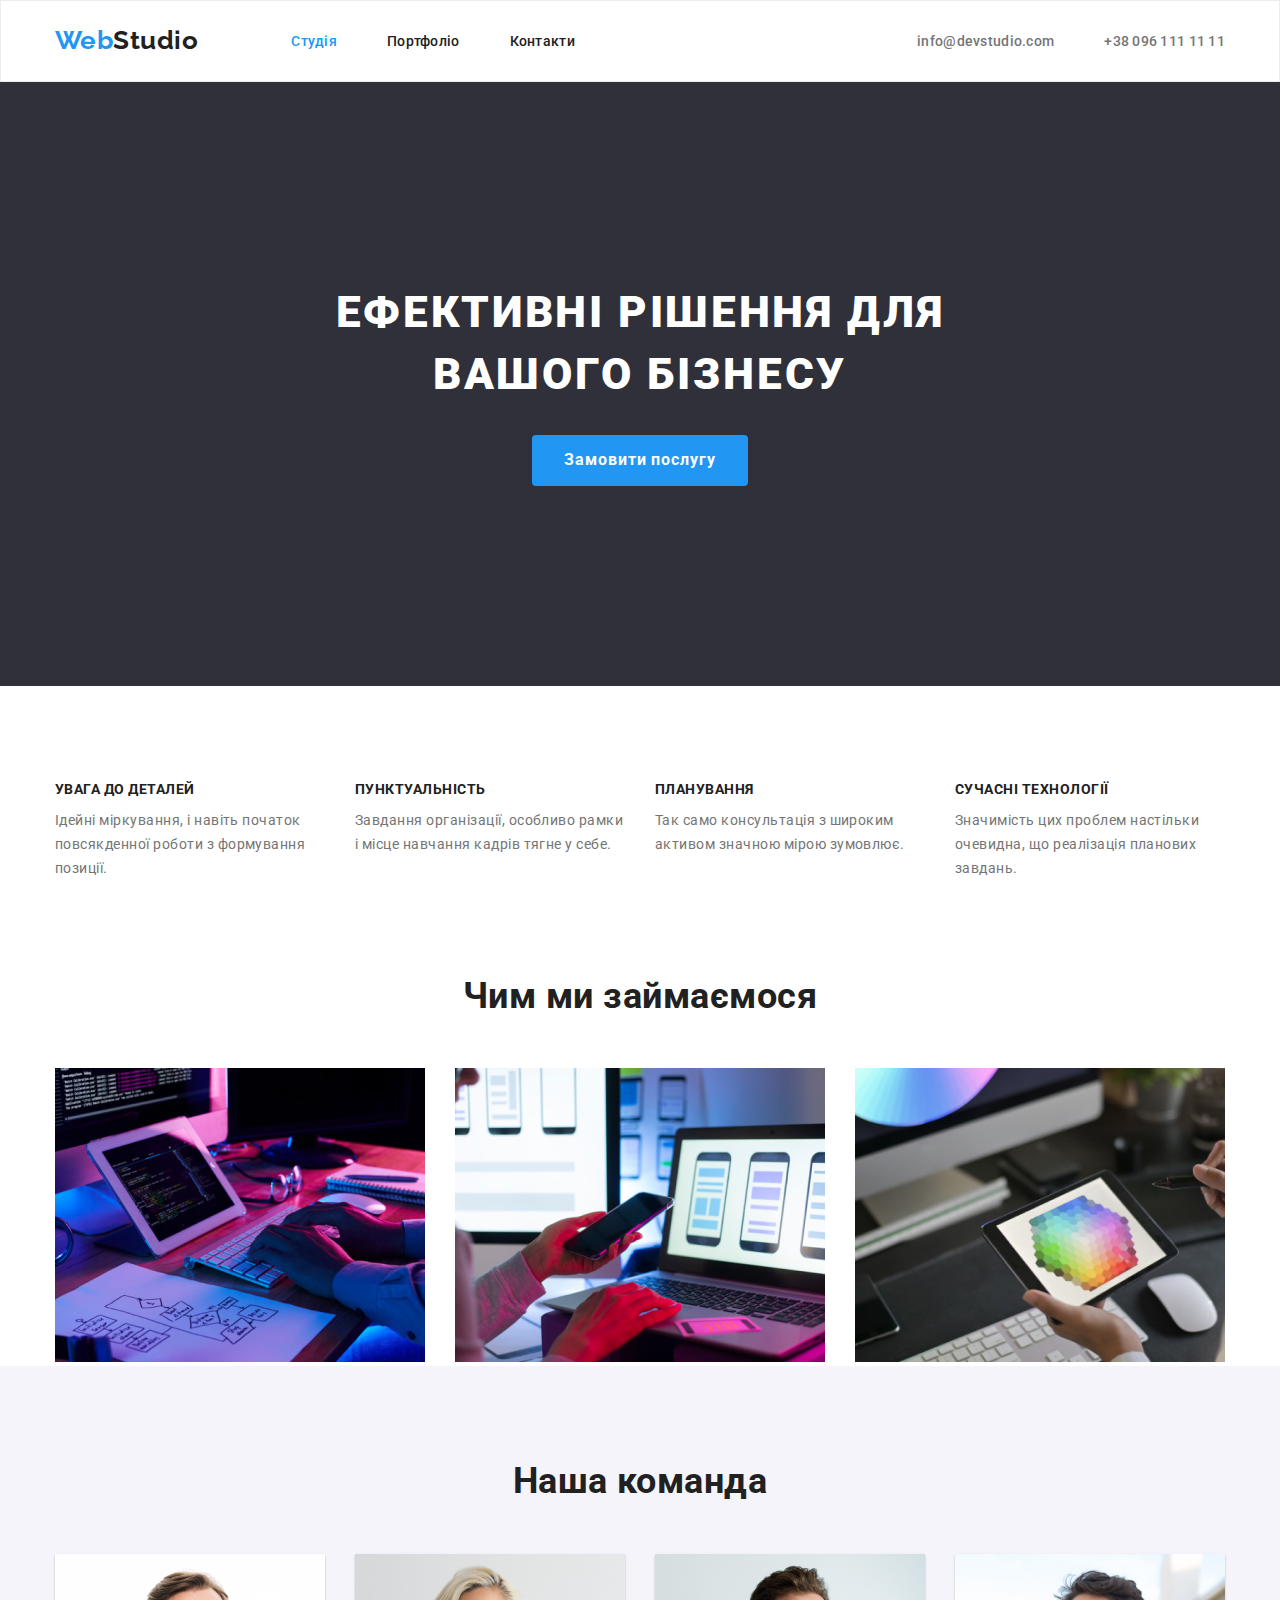
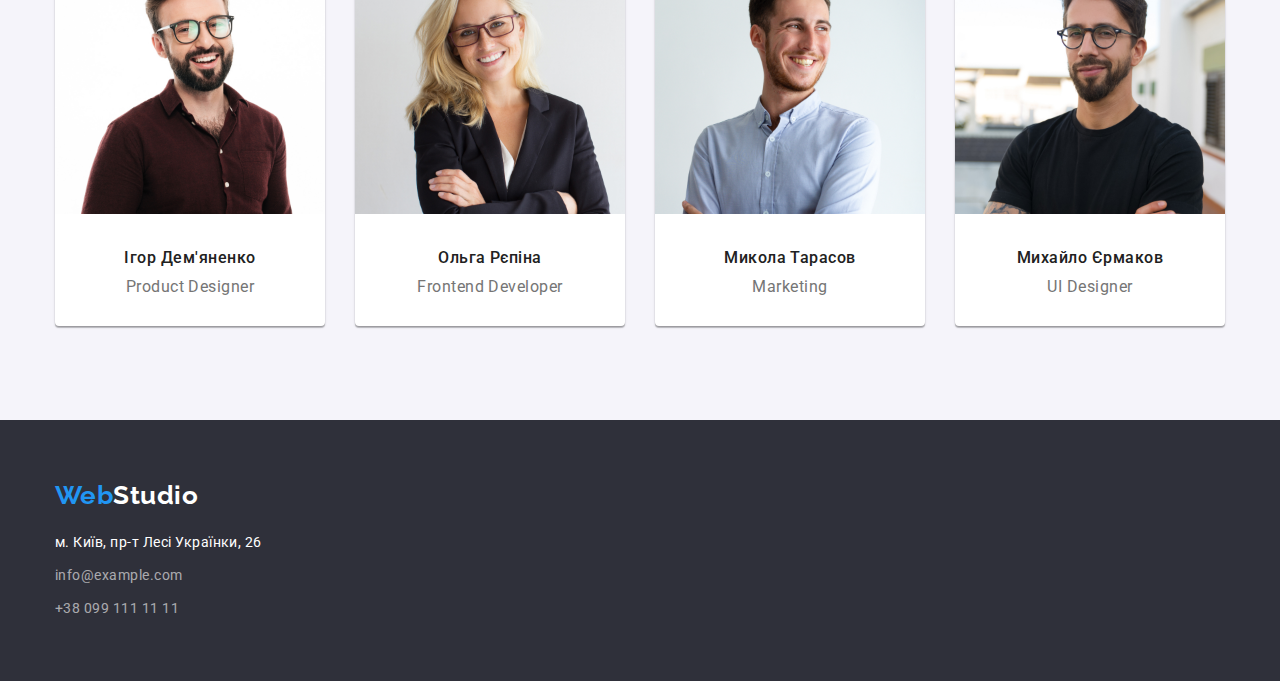
==== index.html @ 676b2f3a "Initial commit" ====
<!DOCTYPE html>
<html lang="uk">
<head>
    <meta charset="UTF-8">
    <meta http-equiv="X-UA-Compatible" content="IE=edge">
    <meta name="viewport" content="width=device-width, initial-scale=1.0">
    <title>Студія</title>
<!-- Normalize -->
    <link rel="stylesheet" href="https://cdn.jsdelivr.net/npm/modern-normalize@1.1.0/modern-normalize.min.css"/>
<!-- Fonts -->
    <link href="https://fonts.googleapis.com/css2?family=Raleway:wght@700&family=Roboto:wght@400;500;700;900&display=swap"
    rel="stylesheet"/>
<!-- Styles -->
    <link rel="stylesheet" href="./css/styles.css"/>

</head>
<body>
<!-- Header section -->
    <header class="header">
        <div class="container">
        <nav class="header-nav">
            <div class="header-contact">
        <a href="./index.html" class="header-logo"><span class="header-web">Web</span>Studio</a>

        <ul class="site-nav list">
            <li class="header-item"><a href="" class="link current">Студія</a></li>
            <li class="header-item"><a href="./portfolio.html" class="link">Портфоліо</a></li>
            <li class="header-item"><a href="" class="link ">Контакти</a></li>
        </ul>
    </nav>
        <ul class="auth-nav list">
            <li class="header-item"><a href="mailto:info@devstudio.com" class="link">info@devstudio.com</a></li>
            <li class="header-item"><a href="tel:+380961111111" class="link">+38 096 111 11 11</a></li>
        </ul>
        </div>
    </div>
    </header>
<main>
    <!-- Hero section -->
    <section class="hero-studio">
     <div class="container">
        <h1 class="hero-title">Ефективні рішення для вашого бізнесу</h1>
        <button type="button" class="button-studio">Замовити послугу</button>
     </div>
    
    </section>
<!-- Features -->
    <section class="features section">
         <div class="container">
        <h2 class="visually-hidden">Переваги компанії</h2>
        <ul class="features-list list">
            <li class="features-item">
                <h3 class="features-title">УВАГА ДО ДЕТАЛЕЙ</h3>
                <p class="features-text">Ідейні міркування, і навіть початок повсякденної роботи з формування позиції.</p>
            </li>

            <li class="features-item">
                <h3 class="features-title">ПУНКТУАЛЬНІСТЬ</h3>
                <p class="features-text">Завдання організації, особливо рамки і місце навчання кадрів тягне у себе.</p>
            </li>

            <li class="features-item">
                <h3 class="features-title">ПЛАНУВАННЯ</h3>
                <p class="features-text">Так само консультація з широким активом значною мірою зумовлює.</p>
            </li>

            <li class="features-item">
                <h3 class="features-title">СУЧАСНІ ТЕХНОЛОГІЇ</h3>
                <p class="features-text">Значимість цих проблем настільки очевидна, що реалізація планових завдань.</p>
            </li>
        </ul>
         </div>
    </section>
<!-- Services -->
    <section class="services">
        <div class="container">
        <h2 class="services-title">Чим ми займаємося</h2>
        <ul class="services-list list">
            <li  class="services-item">
                <img src="images/img-what-are-we-doing-1.jpeg" alt="разробка програмних забезпечень"
            width="370"/>
        </li>

            <li class="services-item">
                <img src="images/img-what-are-we-doing-2.jpeg" alt="разробка мобільних додатків" 
            width="370"/>
        </li>

            <li class="services-item">
                <img src="images/img-what-are-we-doing-3.png" alt="створення веб-дизайну сайту" 
            width="370"/>
        </li>
        </ul>
        </div>
    </section>
<!-- Team -->
    <section class="team section">
        <div class="container">
        <h2 class="team-title">Наша команда</h2>
        <ul class="team-list list">
            <li class="team-item">
                    <img class="img-team" src="images/img-product-designer.jpeg" alt="Team card" width="270"/>
                    <h3 class="team-subtitle">Ігор Дем'яненко</h3>
                    <p class="team-text">Product Designer</p>
            </li>

            <li class="team-item">
                    <img class="img-team" src="images/img-frontend-developer.jpeg" alt="Team card" width="270"/>
                    <h3 class="team-subtitle">Ольга Рєпіна</h3>
                    <p class="team-text">Frontend Developer</p>
            </li>

            <li class="team-item">
                    <img class="img-team" src="images/img-marketing.jpeg" alt="Team card" width="270"/>
                    <h3 class="team-subtitle">Микола Тарасов</h3>
                    <p class="team-text">Marketing</p>
            </li>

            <li class="team-item">
                    <img class="img-team" src="images/img-ui-designer.jpeg" alt="Team card" width="270"/>
                    <h3 class="team-subtitle">Михайло Єрмаков</h3>
                    <p class="team-text">UI Designer</p>
            </li>
        </ul>
        </div>
    </section>
    </main>
    <!-- Footer -->
   <footer class="footer">
        <div class="container">
            <div class="footer-logotype">
            <a href="./index.html" class="footer-logo"><span class="footer-web">Web</span>Studio</a>
            </div>

            <address class="contacts">
                <ul class="contacts-list list">
                    <li class="footer-item">
                        <a href="https://goo.gl/maps/FvV4dFCjNQffo44w8" target="_blank" rel="noreferrer noopener" class="footer-address">м. Київ, пр-т Лесі Українки, 26</a>
                    </li>
                    <li class="footer-item">
                        <a href="mailto:info@example.com" class="footer-link">info@example.com</a>
                    </li>
                    <li class="footer-item">
                        <a href="tel:+380991111111" class="footer-link">+38 099 111 11 11</a>
                    </li>
                </ul>
            </address>
        </div>
        </footer>
</body>
</html
---- css/styles.css ----
:root {
  --main-text-color: #212121;
  --secondary-text-color: #757575;
  --main-bgr-color: #f5f5f5;
  --secondary-bgr-color: #2f303a;
  --brand-color: #2196f3;
}

.list {
  list-style: none;
}

.visually-hidden {
  position: absolute;
  width: 1px;
  height: 1px;
  margin: -1px;
  border: 0;
  padding: 0;

  white-space: nowrap;
  clip-path: inset(100%);
  clip: rect(0 0 0 0);
  overflow: hidden;
}

h1,
h2,
h3,
p,
ul,
li {
  margin: 0;
  padding: 0;
}

.container {
  max-width: 1200px;
  margin: 0 auto;
  padding: 0 15px;
  box-sizing: border-box;
  /* outline: 2px solid tomato; */
}

.section {
  padding-top: 94px;
  padding-bottom: 94px;
}

.header {
  border: 1px solid #ececec;
}

.header .container {
  display: flex;
  align-items: center;
  justify-content: space-between;
}

.header-contact {
  display: flex;
  align-items: center;
}

.site-nav {
  display: flex;
  align-items: center;
}

.auth-nav {
  display: flex;
  align-items: center;
  /* margin-left: auto; */
}

.header-logo {
  margin-right: 93px;
  padding-top: 24px;
  padding-bottom: 25px;
  box-sizing: border-box;
}

.header-item:not(:last-child) {
  margin-right: 50px;
}

.hero-studio .container {
  padding-top: 200px;
  padding-bottom: 200px;
}
.button-studio {
  min-width: 215px;
  min-height: 50px;
  margin: 0 auto;
  display: block;
  margin-top: 30px;
  padding: 10px 32px;
  border-radius: 4px;
}

.services-title {
  padding-bottom: 50px;
}

.services-item {
  display: block;
}

.team-title {
  padding-bottom: 50px;
}

.team-item {
  display: block;
}

.footer-logotype {
  /* margin-top: 60px; */
  margin-bottom: 20px;
}

.contacts {
  margin-top: 20px;
  /* margin-bottom: 60px; */
}

body {
  color: var(--main-text-color);
  font-family: roboto, sans-serif;
  letter-spacing: 0.03em;
}

.header {
  background-color: #ffffff;
}

.header-logo {
  color: var(--main-text-color);
  font-family: raleway, sans-serif;
  font-weight: 700;
  font-size: 26px;
  line-height: 1.2;
  text-decoration: none;
}

.header-web,
.footer-web {
  color: var(--brand-color);
}

.header-logo:hover,
.header-logo:focus,
.footer-logo:hover,
.footer-logo:focus {
  color: var(--brand-color);
}

.site-nav .link {
  color: var(--main-text-color);
  font-weight: 500;
  font-size: 14px;
  line-height: 1.2;
  letter-spacing: 0.02em;
  text-decoration: none;
}

.site-nav .link:hover,
.site-nav .link:focus {
  color: var(--brand-color);
}

.site-nav .link.current {
  color: var(--brand-color);
}

.auth-nav .link {
  color: var(--secondary-text-color);
  font-weight: 500;
  font-size: 14px;
  line-height: 1.2;
  letter-spacing: 0.02em;
  text-decoration: none;
}

.auth-nav .link:hover,
.auth-nav .link:focus {
  color: var(--brand-color);
}

.hero-studio {
  background-color: var(--secondary-bgr-color);
}

.hero-title {
  color: #ffffff;
  font-weight: 900;
  font-size: 44px;
  line-height: 1.4;
  text-align: center;
  letter-spacing: 0.06em;
  text-transform: uppercase;
  width: 696px;
  margin-left: auto;
  margin-right: auto;
}

.hero-portfolio {
  background-color: #ffffff;
}

.button-studio {
  font-family: roboto, sans-serif;
  color: #ffffff;
  background-color: var(--brand-color);
  cursor: pointer;
  font-weight: 700;
  font-size: 16px;
  line-height: 1.9;
  align-items: center;
  text-align: center;
  letter-spacing: 0.06em;
  border: 0;
}

.button-studio:hover,
.button-studio:focus {
  color: #ffffff;
  background-color: #188ce8;
}

.button-portfolio-container {
  margin-bottom: 50px;
  padding-right: 300px;
  padding-left: 300px;
}

.button-portfolio {
  display: flex;
  align-items: center;
}
.portfolio-controls-btn:not(:last-child) {
  margin-right: 8px;
}

.btn-all {
  min-width: 73px;
  min-height: 38px;
  padding: 6px 25px;
  border-radius: 4px;
}

.btn-web {
  min-width: 125px;
  min-height: 38px;
  padding: 6px 22px;
  border-radius: 4px;
}

.btn-apps {
  min-width: 112px;
  min-height: 38px;
  padding: 6px 22px;
  border-radius: 4px;
}

.btn-design {
  min-width: 103px;
  min-height: 38px;
  padding: 6px 22px;
  border-radius: 4px;
}

.btn-marketing {
  min-width: 130px;
  min-height: 38px;
  padding: 6px 22px;
  border-radius: 4px;
}

.button-portfolio-item {
  font-family: roboto, sans-serif;
  color: var(--main-text-color);
  background-color: #f5f4fa;
  cursor: pointer;
  font-weight: 500;
  font-size: 16px;
  line-height: 1.6;
  border: none;
}

.button-portfolio-item:hover,
.button-portfolio-item:focus {
  color: #ffffff;
  background-color: var(--brand-color);
}

.features-list {
  display: flex;
  flex-wrap: wrap;
  gap: 30px;
}

.features-item {
  flex-basis: calc((100% - 3 * 30px) / 4);
}

.features-title {
  font-weight: 700;
  font-size: 14px;
  line-height: 1.4;
  text-transform: uppercase;
  padding-bottom: 10px;
}

.features-text {
  color: var(--secondary-text-color);
  font-size: 14px;
  line-height: 1.7;
}

.services-title {
  font-weight: 700;
  font-size: 36px;
  line-height: 1.2;
  text-align: center;
}

.services-list {
  display: flex;
  flex-wrap: wrap;
  gap: 30px;
}

.services-item {
  flex-basis: calc((100% - 2 * 30px) / 3);
}

.team {
  background-color: #f5f4fa;
}

.team-title {
  font-size: 36px;
  line-height: 1.2;
  text-align: center;
}

.team-list {
  display: flex;
  flex-wrap: wrap;
  gap: 30px;
}

.team-item {
  flex-basis: calc((100% - 3 * 30px) / 4);
  background-color: #ffffff;
  box-shadow: 0px 1px 3px rgba(0, 0, 0, 0.12), 0px 1px 1px rgba(0, 0, 0, 0.14),
    0px 2px 1px rgba(0, 0, 0, 0.2);
  border-radius: 0px 0px 4px 4px;
}

.img-team {
  border-radius: 0px;
}

.team-subtitle {
  font-weight: 500;
  font-size: 16px;
  line-height: 1.2;
  text-align: center;

  padding-top: 30px;
}

.team-text {
  color: var(--secondary-text-color);
  font-size: 16px;
  line-height: 1.2;
  text-align: center;

  padding-top: 10px;
  padding-bottom: 30px;
}

.projects {
  display: flex;
  flex-wrap: wrap;
  gap: 30px;
}

.project-items {
  display: block;
  flex-basis: calc((100% - 2 * 30px) / 3);
}

.projects-litle-text-group {
  /* margin-top: 20px; */
  border: 1px solid #eeeeee;
  border-top: none;
}

.projects-litle-text {
  padding: 20px 24px;
}

.projects-litle {
  color: var(--main-text-color);
  font-weight: 700;
  font-size: 18px;
  line-height: 2;
  letter-spacing: 0.06em;

  margin-bottom: 4px;
}

.projects-text {
  color: var(--secondary-text-color);
  font-size: 16px;
  line-height: 1.8;
}

.footer {
  background-color: var(--secondary-bgr-color);

  padding: 60px 0;
}

.container .footer {
  display: flex;
  flex-direction: column;
  align-items: flex-start;
}

.footer-logo {
  color: #ffffff;
  font-family: raleway, sans-serif;
  font-weight: 700;
  font-size: 26px;
  line-height: 1.2;
  text-decoration: none;
}

.footer-item:not(:last-child) {
  margin-bottom: 9px;
}

.footer-address {
  color: #ffffff;
}
.footer-link {
  color: rgba(255, 255, 255, 0.6);
}

.contacts-list a:hover,
.contacts-list a:focus {
  color: var(--brand-color);
}

.contacts-list a {
  font-style: normal;
  font-size: 14px;
  line-height: 1.7;
  text-decoration: none;
}
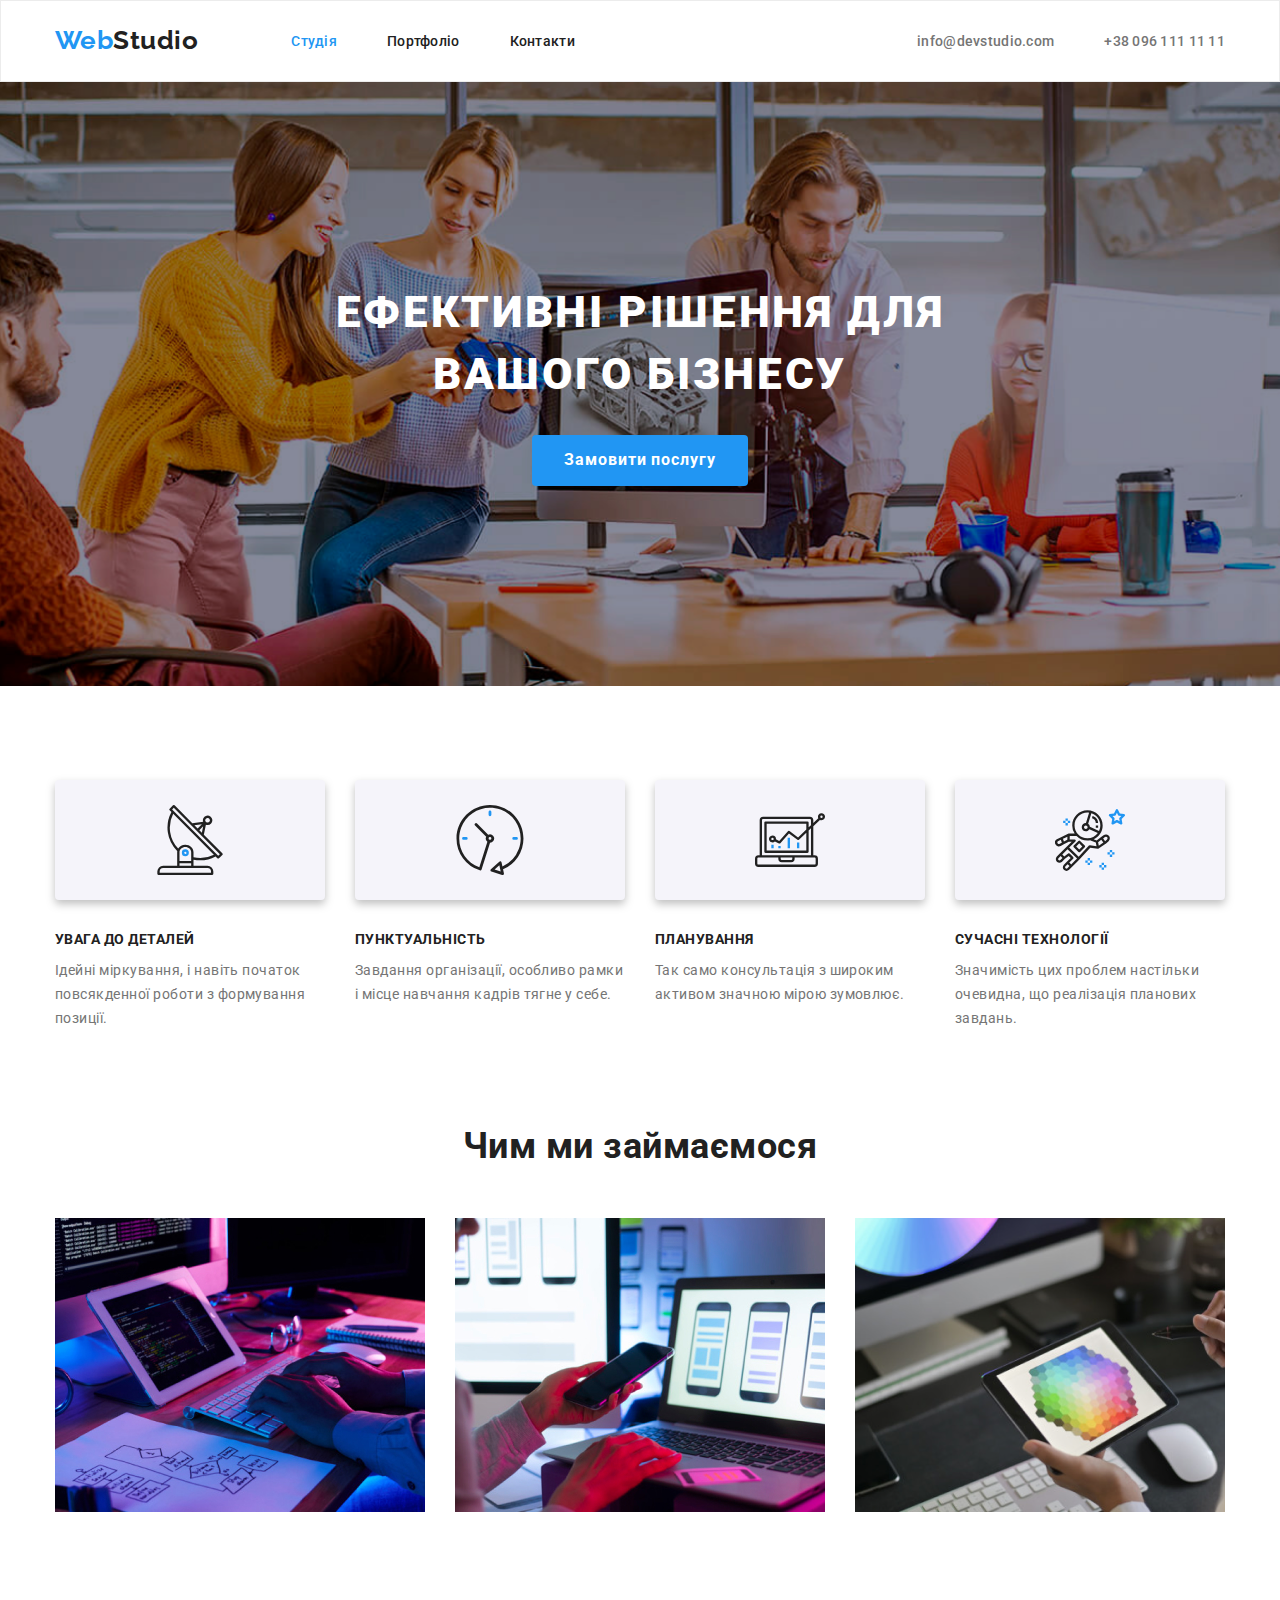
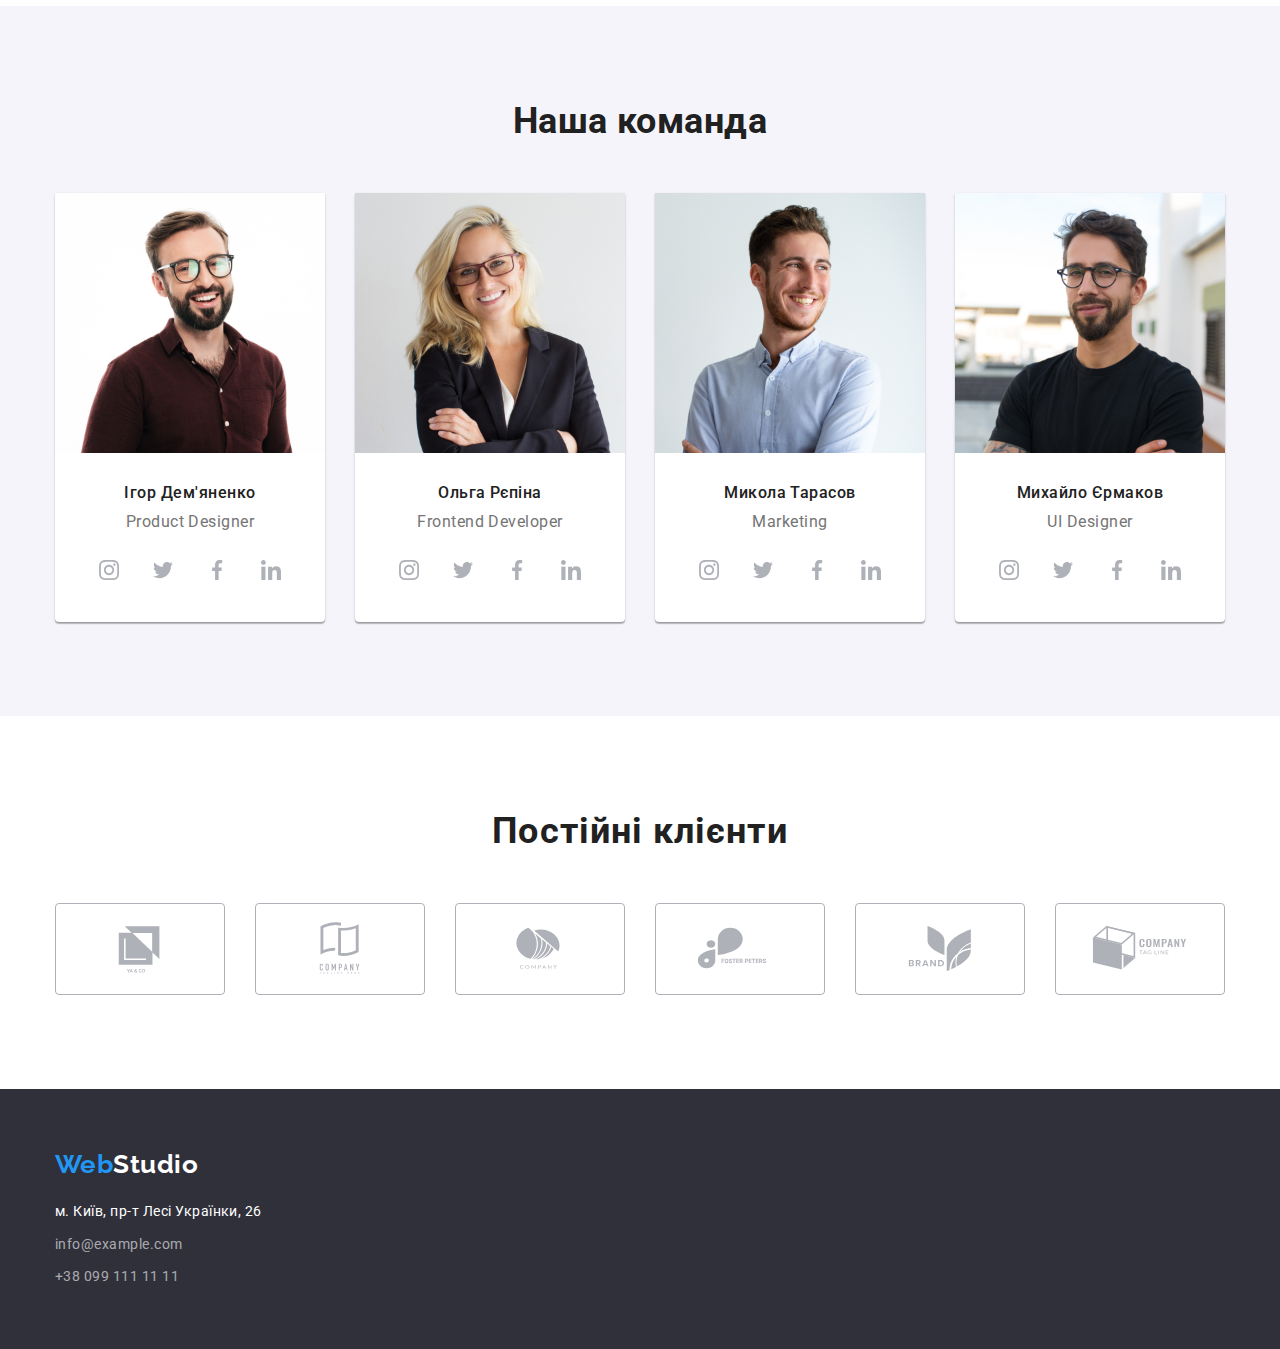
==== commit d8ad00cc: "Додає розмітку іконок та декоративних ефектів" ====
--- a/index.html
+++ b/index.html
@@ -49,22 +49,42 @@
          <div class="container">
         <h2 class="visually-hidden">Переваги компанії</h2>
         <ul class="features-list list">
-            <li class="features-item">
+            <li class="features-item"> 
+                <div class="features-icon">
+                    <svg class="features-img" width="70" height="70">
+            <use href="images/symbol-defs.svg#icon-antenna"></use>
+          </svg>
+                </div>
                 <h3 class="features-title">УВАГА ДО ДЕТАЛЕЙ</h3>
                 <p class="features-text">Ідейні міркування, і навіть початок повсякденної роботи з формування позиції.</p>
             </li>
 
             <li class="features-item">
+                <div class="features-icon">
+                      <svg class="features-img" width="70" height="70">
+            <use href="images/symbol-defs.svg#icon-clock"></use>
+          </svg>
+                </div>
                 <h3 class="features-title">ПУНКТУАЛЬНІСТЬ</h3>
                 <p class="features-text">Завдання організації, особливо рамки і місце навчання кадрів тягне у себе.</p>
             </li>
 
             <li class="features-item">
+                <div class="features-icon">
+                      <svg class="features-img" width="70" height="70">
+            <use href="images/symbol-defs.svg#icon-diagram"></use>
+          </svg>
+                </div>
                 <h3 class="features-title">ПЛАНУВАННЯ</h3>
                 <p class="features-text">Так само консультація з широким активом значною мірою зумовлює.</p>
             </li>
 
             <li class="features-item">
+                <div class="features-icon">
+                      <svg class="features-img" width="70" height="70">
+            <use href="images/symbol-defs.svg#icon-astronaut"></use>
+          </svg>
+                </div>
                 <h3 class="features-title">СУЧАСНІ ТЕХНОЛОГІЇ</h3>
                 <p class="features-text">Значимість цих проблем настільки очевидна, що реалізація планових завдань.</p>
             </li>
@@ -72,22 +92,22 @@
          </div>
     </section>
 <!-- Services -->
-    <section class="services">
+    <section class="services section">
         <div class="container">
         <h2 class="services-title">Чим ми займаємося</h2>
         <ul class="services-list list">
             <li  class="services-item">
-                <img src="images/img-what-are-we-doing-1.jpeg" alt="разробка програмних забезпечень"
+                <img class="img-services" src="images/img-what-are-we-doing-1.jpeg" alt="разробка програмних забезпечень"
             width="370"/>
         </li>
 
             <li class="services-item">
-                <img src="images/img-what-are-we-doing-2.jpeg" alt="разробка мобільних додатків" 
+                <img class="img-services" src="images/img-what-are-we-doing-2.jpeg" alt="разробка мобільних додатків" 
             width="370"/>
         </li>
 
             <li class="services-item">
-                <img src="images/img-what-are-we-doing-3.png" alt="створення веб-дизайну сайту" 
+                <img class="img-services" src="images/img-what-are-we-doing-3.png" alt="створення веб-дизайну сайту" 
             width="370"/>
         </li>
         </ul>
@@ -102,27 +122,196 @@
                     <img class="img-team" src="images/img-product-designer.jpeg" alt="Team card" width="270"/>
                     <h3 class="team-subtitle">Ігор Дем'яненко</h3>
                     <p class="team-text">Product Designer</p>
+                     <ul class="socials-list">
+                        <li class="socials-item">
+                            <a class="socials-link" href="https://www.instagram.com/" target="_blank" rel="noreferrer noopener">
+                         <svg class="social-icon" width="20" height="20">
+            <use href="images/symbol-defs.svg#icon-instagram"></use>
+          </svg>
+        </a>
+    </li> 
+    <li class="socials-item">
+                            <a class="socials-link" href="https://twitter.com/?lang=ru" target="_blank" rel="noreferrer noopener">
+                         <svg class="social-icon" width="20" height="20">
+            <use href="images/symbol-defs.svg#icon-twitter"></use>
+          </svg>
+        </a>
+    </li> 
+    <li class="socials-item">
+                            <a class="socials-link" href="https://uk-ua.facebook.com/" target="_blank" rel="noreferrer noopener">
+                         <svg class="social-icon" width="20" height="20">
+            <use href="images/symbol-defs.svg#icon-facebook"></use>
+          </svg>
+        </a>
+    </li> 
+    <li class="socials-item">
+                            <a class="socials-link" href="https://ua.linkedin.com/" target="_blank" rel="noreferrer noopener">
+                         <svg class="social-icon" width="20" height="20">
+            <use href="images/symbol-defs.svg#icon-linkedin"></use>
+          </svg>
+        </a>
+    </li> 
+</ul>
             </li>
 
             <li class="team-item">
                     <img class="img-team" src="images/img-frontend-developer.jpeg" alt="Team card" width="270"/>
                     <h3 class="team-subtitle">Ольга Рєпіна</h3>
                     <p class="team-text">Frontend Developer</p>
+                    <ul class="socials-list">
+                        <li class="socials-item">
+                            <a class="socials-link" href="https://www.instagram.com/" target="_blank" rel="noreferrer noopener">
+                         <svg class="social-icon" width="20" height="20">
+            <use href="images/symbol-defs.svg#icon-instagram"></use>
+          </svg>
+        </a>
+    </li> 
+    <li class="socials-item">
+                            <a class="socials-link" href="https://twitter.com/?lang=ru" target="_blank" rel="noreferrer noopener">
+                         <svg class="social-icon" width="20" height="20">
+            <use href="images/symbol-defs.svg#icon-twitter"></use>
+          </svg>
+        </a>
+    </li> 
+    <li class="socials-item">
+                            <a class="socials-link" href="https://uk-ua.facebook.com/" target="_blank" rel="noreferrer noopener">
+                         <svg class="social-icon" width="20" height="20">
+            <use href="images/symbol-defs.svg#icon-facebook"></use>
+          </svg>
+        </a>
+    </li> 
+    <li class="socials-item">
+                            <a class="socials-link" href="https://ua.linkedin.com/" target="_blank" rel="noreferrer noopener">
+                         <svg class="social-icon" width="20" height="20">
+            <use href="images/symbol-defs.svg#icon-linkedin"></use>
+          </svg>
+        </a>
+    </li> 
+</ul>
             </li>
 
             <li class="team-item">
                     <img class="img-team" src="images/img-marketing.jpeg" alt="Team card" width="270"/>
                     <h3 class="team-subtitle">Микола Тарасов</h3>
                     <p class="team-text">Marketing</p>
+                    <ul class="socials-list">
+                        <li class="socials-item">
+                            <a class="socials-link" href="https://www.instagram.com/" target="_blank" rel="noreferrer noopener">
+                         <svg class="social-icon" width="20" height="20">
+            <use href="images/symbol-defs.svg#icon-instagram"></use>
+          </svg>
+        </a>
+    </li> 
+    <li class="socials-item">
+                            <a class="socials-link" href="https://twitter.com/?lang=ru" target="_blank" rel="noreferrer noopener">
+                         <svg class="social-icon" width="20" height="20">
+            <use href="images/symbol-defs.svg#icon-twitter"></use>
+          </svg>
+        </a>
+    </li> 
+    <li class="socials-item">
+                            <a class="socials-link" href="https://uk-ua.facebook.com/" target="_blank" rel="noreferrer noopener">
+                         <svg class="social-icon" width="20" height="20">
+            <use href="images/symbol-defs.svg#icon-facebook"></use>
+          </svg>
+        </a>
+    </li> 
+    <li class="socials-item">
+                            <a class="socials-link" href="https://ua.linkedin.com/" target="_blank" rel="noreferrer noopener">
+                         <svg class="social-icon" width="20" height="20">
+            <use href="images/symbol-defs.svg#icon-linkedin"></use>
+          </svg>
+        </a>
+    </li> 
+</ul>
             </li>
 
             <li class="team-item">
                     <img class="img-team" src="images/img-ui-designer.jpeg" alt="Team card" width="270"/>
                     <h3 class="team-subtitle">Михайло Єрмаков</h3>
                     <p class="team-text">UI Designer</p>
+                    <ul class="socials-list">
+                        <li class="socials-item">
+                            <a class="socials-link" href="https://www.instagram.com/" target="_blank" rel="noreferrer noopener">
+                         <svg class="social-icon" width="20" height="20">
+            <use href="images/symbol-defs.svg#icon-instagram"></use>
+          </svg>
+        </a>
+    </li> 
+    <li class="socials-item">
+                            <a class="socials-link" href="https://twitter.com/?lang=ru" target="_blank" rel="noreferrer noopener">
+                         <svg class="social-icon" width="20" height="20">
+            <use href="images/symbol-defs.svg#icon-twitter"></use>
+          </svg>
+        </a>
+    </li> 
+    <li class="socials-item">
+                            <a class="socials-link" href="https://uk-ua.facebook.com/" target="_blank" rel="noreferrer noopener">
+                         <svg class="social-icon" width="20" height="20">
+            <use href="images/symbol-defs.svg#icon-facebook"></use>
+          </svg>
+        </a>
+    </li> 
+    <li class="socials-item">
+                            <a class="socials-link" href="https://ua.linkedin.com/" target="_blank" rel="noreferrer noopener">
+                         <svg class="social-icon" width="20" height="20">
+            <use href="images/symbol-defs.svg#icon-linkedin"></use>
+          </svg>
+        </a>
+    </li> 
+</ul>
             </li>
         </ul>
         </div>
+    </section>
+    <section class="customers section">
+        <div class="container">
+            <h2 class="customers-title">Постійні клієнти</h2>
+            <ul class="customers-list">
+                <li class="customers-item">
+                    <a class="customers-link" href="" target="_blank" rel="noreferrer noopener">
+                         <svg class="customers-icon" width="106" height="60">
+            <use href="/images/symbol-defs.svg#icon-logo-1"></use>
+          </svg>
+          </a>
+                </li>
+                <li class="customers-item">
+                    <a class="customers-link" href="" target="_blank" rel="noreferrer noopener">
+                         <svg class="customers-icon" width="106" height="60">
+            <use href="/images/symbol-defs.svg#icon-Logo-2"></use>
+          </svg>
+                    </a>
+                </li>
+                <li class="customers-item">
+                    <a class="customers-link" href="" target="_blank" rel="noreferrer noopener">
+                         <svg class="customers-icon" width="106" height="60">
+            <use href="/images/symbol-defs.svg#icon-Logo-3"></use>
+          </svg>
+                    </a>
+                </li>
+                <li class="customers-item">
+                    <a class="customers-link" href="" target="_blank" rel="noreferrer noopener">
+                         <svg class="customers-icon" width="106" height="60">
+            <use href="/images/symbol-defs.svg#icon-Logo-4"></use>
+          </svg>
+                    </a>
+                </li>
+                <li class="customers-item">
+                    <a class="customers-link" href="" target="_blank" rel="noreferrer noopener">
+                         <svg class="customers-icon" width="106" height="60">
+            <use href="/images/symbol-defs.svg#icon-Logo-5"></use>
+          </svg>
+                    </a>
+                </li>
+                <li class="customers-item">
+                    <a class="customers-link" href="" target="_blank" rel="noreferrer noopener">
+                         <svg class="customers-icon" width="106" height="60">
+            <use href="/images/symbol-defs.svg#icon-Logo-6"></use>
+          </svg>
+                    </a>
+                </li>
+            </ul>
+        </div> 
     </section>
     </main>
     <!-- Footer -->
--- a/css/styles.css
+++ b/css/styles.css
@@ -42,6 +42,13 @@
   /* outline: 2px solid tomato; */
 }
 
+.hero-studio {
+  background-image: url('/images/Img-hero-studio.png');
+  background-repeat: no-repeat;
+  background-position: center;
+  background-size: cover;
+}
+
 .section {
   padding-top: 94px;
   padding-bottom: 94px;
@@ -112,6 +119,27 @@
 
 .team-item {
   display: block;
+}
+
+.socials-list {
+  display: flex;
+  list-style: none;
+  align-items: center;
+  justify-content: center;
+  gap: 10px;
+  margin-bottom: 30px;
+}
+
+.socials-link {
+  display: flex;
+  align-items: center;
+  justify-content: center;
+  width: 44px;
+  height: 44px;
+}
+
+.social-icon {
+  fill: #afb1b8;
 }
 
 .footer-logotype {
@@ -288,6 +316,10 @@
   border: none;
 }
 
+.features {
+  padding-bottom: 0;
+}
+
 .button-portfolio-item:hover,
 .button-portfolio-item:focus {
   color: #ffffff;
@@ -303,6 +335,22 @@
 .features-item {
   flex-basis: calc((100% - 3 * 30px) / 4);
 }
+/* .features-group-img {
+  width: 270px;
+  height: 120px;
+  background-color: #f5f4fa;
+  border-radius: 4px;
+} */
+
+.features-icon {
+  width: 270px;
+  height: 120px;
+  border-radius: 4px;
+  padding: 25px 100px;
+  margin-bottom: 30px;
+  background-color: #f5f4fa;
+  filter: drop-shadow(0px 4px 4px rgba(0, 0, 0, 0.25));
+}
 
 .features-title {
   font-weight: 700;
@@ -333,6 +381,10 @@
 
 .services-item {
   flex-basis: calc((100% - 2 * 30px) / 3);
+}
+
+.img-services {
+  display: block;
 }
 
 .team {
@@ -360,6 +412,7 @@
 }
 
 .img-team {
+  display: block;
   border-radius: 0px;
 }
 
@@ -379,7 +432,7 @@
   text-align: center;
 
   padding-top: 10px;
-  padding-bottom: 30px;
+  padding-bottom: 16px;
 }
 
 .projects {
@@ -391,6 +444,10 @@
 .project-items {
   display: block;
   flex-basis: calc((100% - 2 * 30px) / 3);
+}
+
+.img-project {
+  display: block;
 }
 
 .projects-litle-text-group {
@@ -417,6 +474,41 @@
   color: var(--secondary-text-color);
   font-size: 16px;
   line-height: 1.8;
+}
+
+.customers-title {
+  font-family: Roboto;
+  font-style: normal;
+  font-weight: 700;
+  font-size: 36px;
+  line-height: 1.2em;
+  text-align: center;
+  letter-spacing: 0.03em;
+
+  color: #212121;
+
+  margin-bottom: 50px;
+}
+.customers-list {
+  display: flex;
+  list-style: none;
+  align-items: center;
+  justify-content: center;
+  gap: 30px;
+}
+
+.customers-link {
+  display: flex;
+  align-items: center;
+  justify-content: center;
+  width: 170px;
+  height: 92px;
+  border: 1px solid #afb1b8;
+  border-radius: 4px;
+}
+
+.customers-icon {
+  fill: #afb1b8;
 }
 
 .footer {
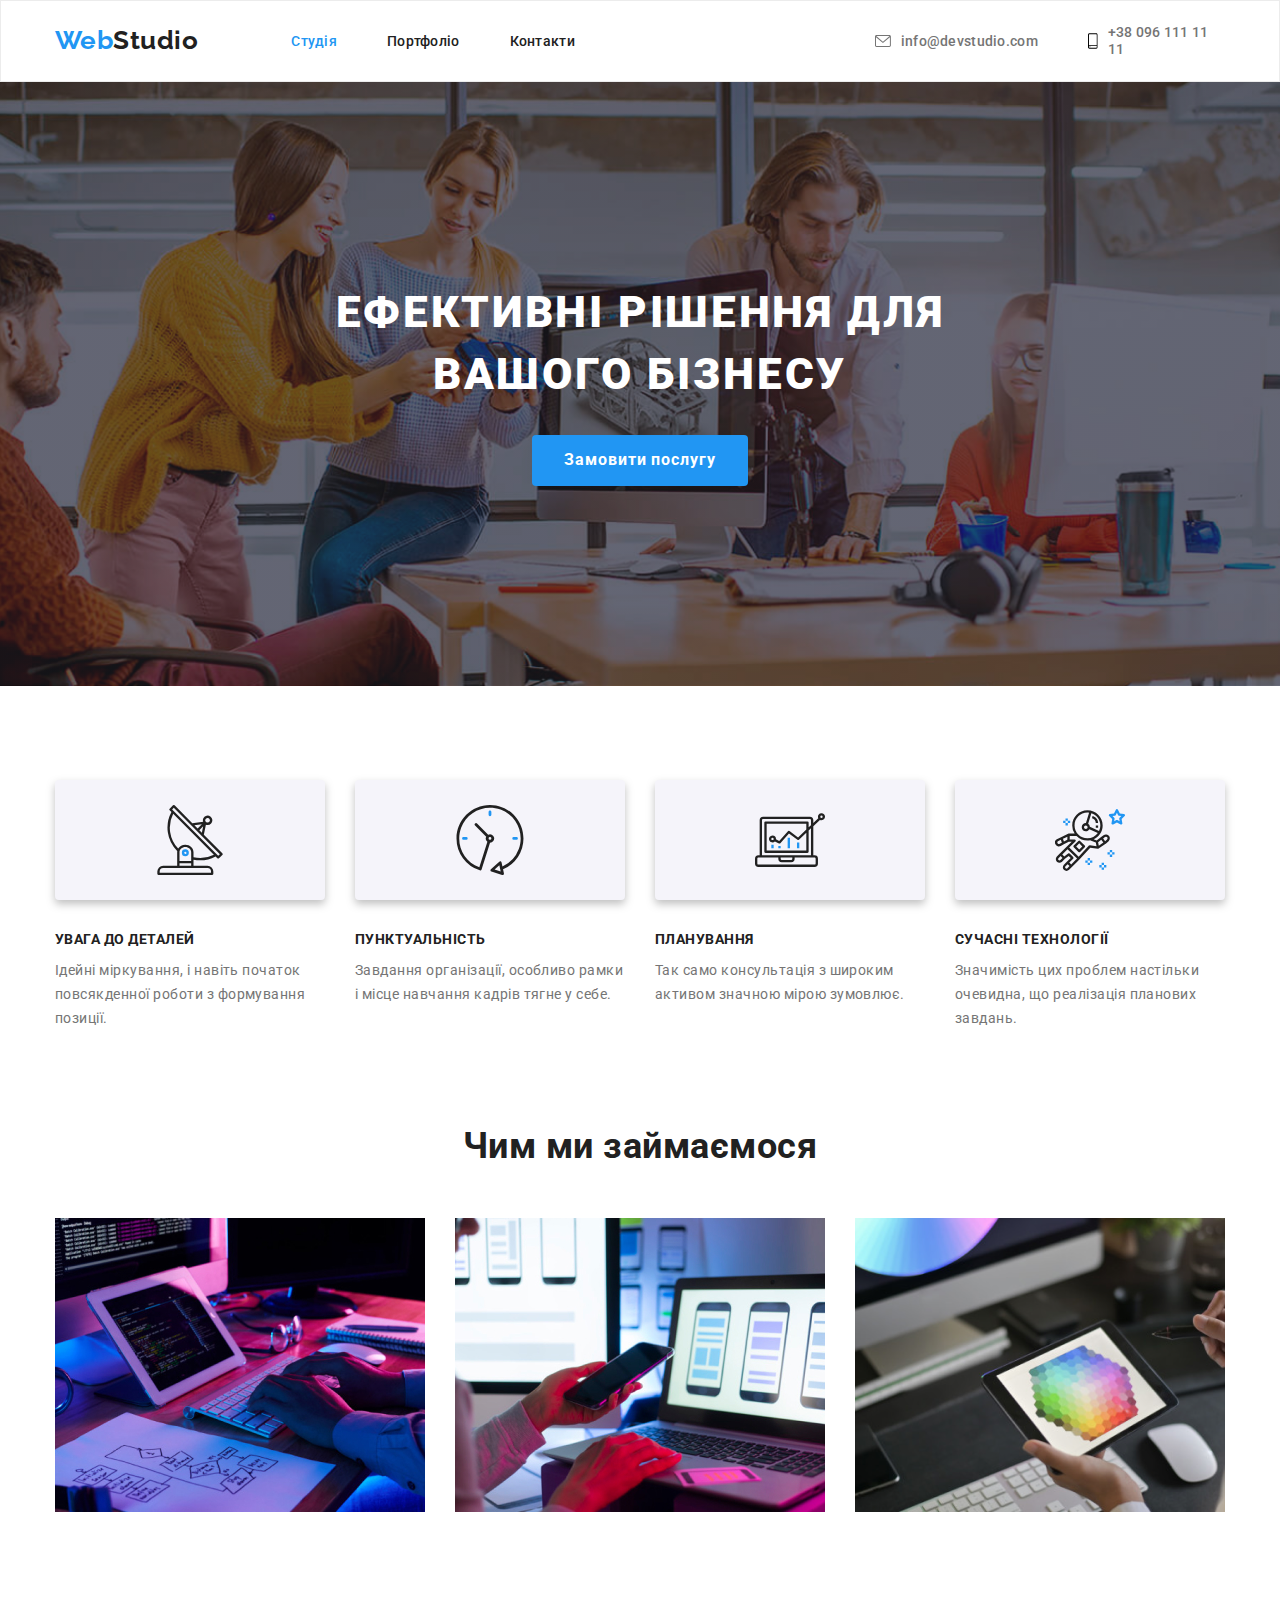
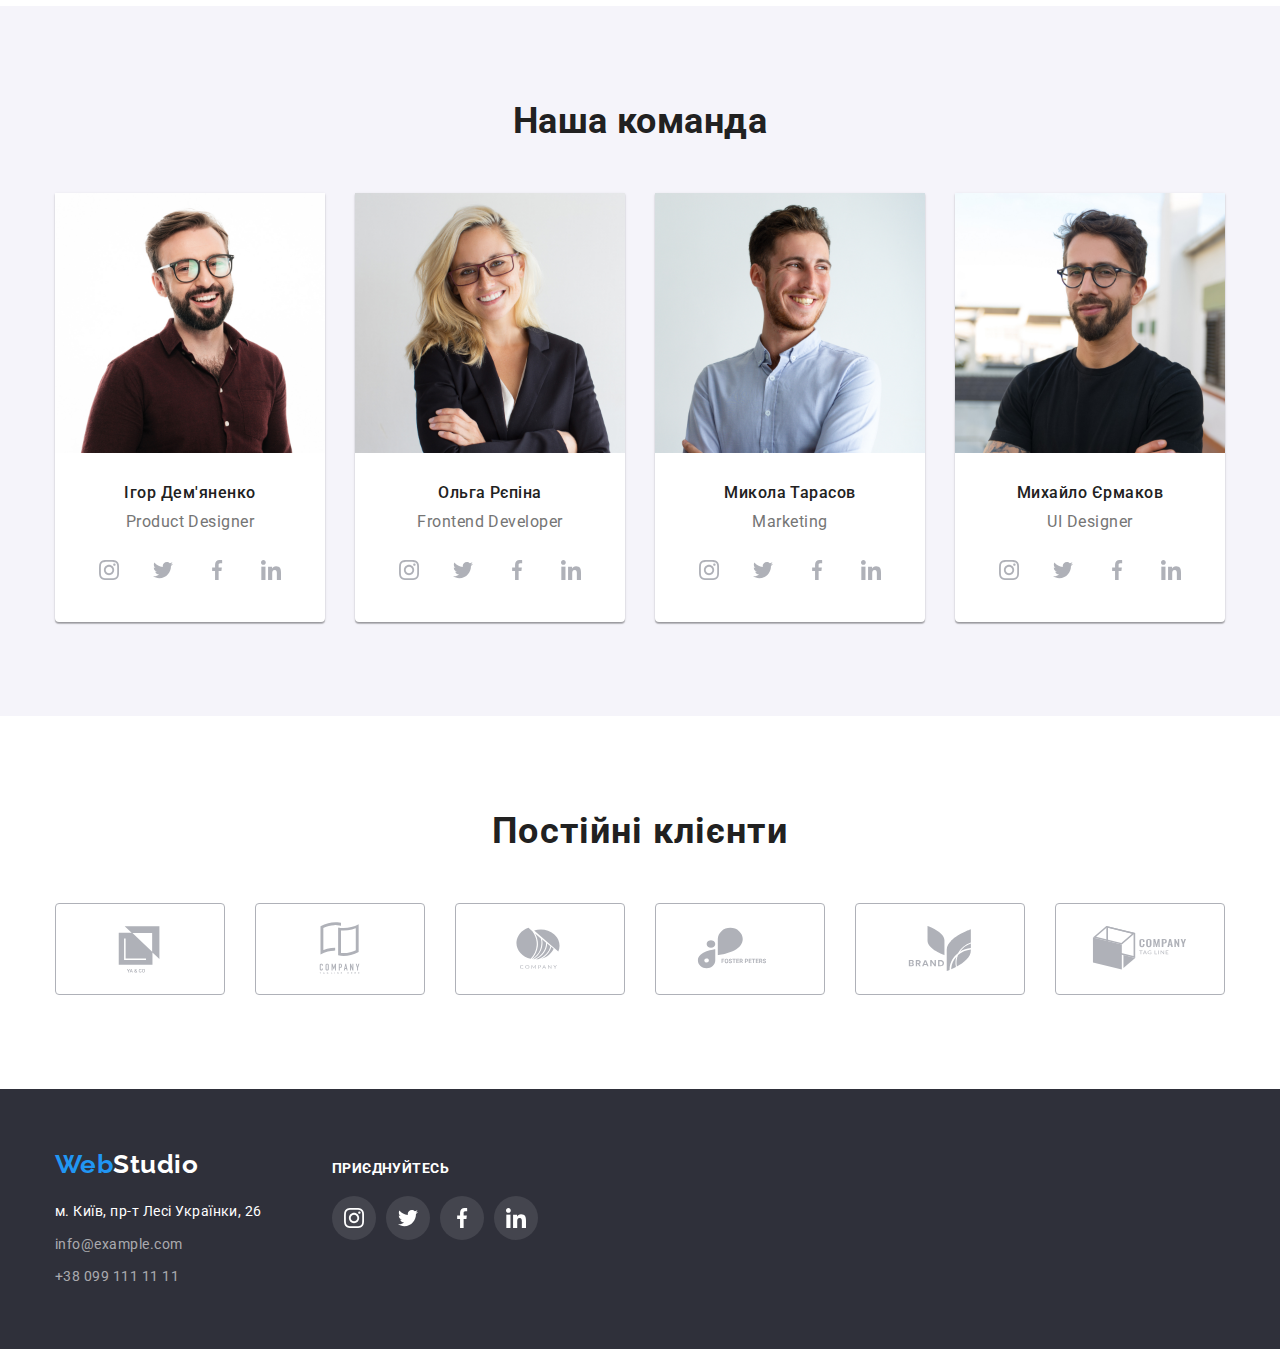
==== commit 8cab1fd1: "Додає і змінює розмітку іконок та декоративних ефектів" ====
--- a/index.html
+++ b/index.html
@@ -1,340 +1,526 @@
 <!DOCTYPE html>
 <html lang="uk">
-<head>
-    <meta charset="UTF-8">
-    <meta http-equiv="X-UA-Compatible" content="IE=edge">
-    <meta name="viewport" content="width=device-width, initial-scale=1.0">
+  <head>
+    <meta charset="UTF-8" />
+    <meta http-equiv="X-UA-Compatible" content="IE=edge" />
+    <meta name="viewport" content="width=device-width, initial-scale=1.0" />
     <title>Студія</title>
-<!-- Normalize -->
-    <link rel="stylesheet" href="https://cdn.jsdelivr.net/npm/modern-normalize@1.1.0/modern-normalize.min.css"/>
-<!-- Fonts -->
-    <link href="https://fonts.googleapis.com/css2?family=Raleway:wght@700&family=Roboto:wght@400;500;700;900&display=swap"
-    rel="stylesheet"/>
-<!-- Styles -->
-    <link rel="stylesheet" href="./css/styles.css"/>
-
-</head>
-<body>
-<!-- Header section -->
+    <!-- Normalize -->
+    <link
+      rel="stylesheet"
+      href="https://cdn.jsdelivr.net/npm/modern-normalize@1.1.0/modern-normalize.min.css"
+    />
+    <!-- Fonts -->
+    <link
+      href="https://fonts.googleapis.com/css2?family=Raleway:wght@700&family=Roboto:wght@400;500;700;900&display=swap"
+      rel="stylesheet"
+    />
+    <!-- Styles -->
+    <link rel="stylesheet" href="./css/styles.css" />
+  </head>
+  <body>
+    <!-- Header section -->
     <header class="header">
+      <div class="container">
+        <div class="header-contact">
+          <nav class="header-nav">
+            <a href="./index.html" class="header-logo"><span class="header-web">Web</span>Studio</a>
+
+            <ul class="site-nav list">
+              <li class="header-item">
+                <a href="" class="link current">Студія</a>
+              </li>
+              <li class="header-item"><a href="./portfolio.html" class="link">Портфоліо</a></li>
+              <li class="header-item"><a href="" class="link">Контакти</a></li>
+            </ul>
+          </nav>
+
+          <ul class="auth-nav list">
+            <li class="header-item">
+              <svg class="header-mail-icon" width="16" height="12">
+                <use href="/images/symbol-defs.svg#icon-envelope"></use>
+              </svg>
+              <a href="mailto:info@devstudio.com" class="header-mail-link link"
+                >info@devstudio.com</a
+              >
+            </li>
+            <li class="header-item">
+              <svg class="header-tel-icon" width="10" height="16">
+                <use href="/images/symbol-defs.svg#icon-smartphone"></use>
+              </svg>
+              <a href="tel:+380961111111" class="header-tel-link link">+38 096 111 11 11</a>
+            </li>
+          </ul>
+        </div>
+      </div>
+    </header>
+    <main>
+      <!-- Hero section -->
+      <section class="hero-studio">
         <div class="container">
-        <nav class="header-nav">
-            <div class="header-contact">
-        <a href="./index.html" class="header-logo"><span class="header-web">Web</span>Studio</a>
-
-        <ul class="site-nav list">
-            <li class="header-item"><a href="" class="link current">Студія</a></li>
-            <li class="header-item"><a href="./portfolio.html" class="link">Портфоліо</a></li>
-            <li class="header-item"><a href="" class="link ">Контакти</a></li>
-        </ul>
-    </nav>
-        <ul class="auth-nav list">
-            <li class="header-item"><a href="mailto:info@devstudio.com" class="link">info@devstudio.com</a></li>
-            <li class="header-item"><a href="tel:+380961111111" class="link">+38 096 111 11 11</a></li>
-        </ul>
-        </div>
-    </div>
-    </header>
-<main>
-    <!-- Hero section -->
-    <section class="hero-studio">
-     <div class="container">
-        <h1 class="hero-title">Ефективні рішення для вашого бізнесу</h1>
-        <button type="button" class="button-studio">Замовити послугу</button>
-     </div>
-    
-    </section>
-<!-- Features -->
-    <section class="features section">
-         <div class="container">
-        <h2 class="visually-hidden">Переваги компанії</h2>
-        <ul class="features-list list">
-            <li class="features-item"> 
-                <div class="features-icon">
-                    <svg class="features-img" width="70" height="70">
-            <use href="images/symbol-defs.svg#icon-antenna"></use>
-          </svg>
-                </div>
-                <h3 class="features-title">УВАГА ДО ДЕТАЛЕЙ</h3>
-                <p class="features-text">Ідейні міркування, і навіть початок повсякденної роботи з формування позиції.</p>
-            </li>
-
+          <h1 class="hero-title">Ефективні рішення для вашого бізнесу</h1>
+          <button type="button" class="button-studio">Замовити послугу</button>
+        </div>
+      </section>
+      <!-- Features -->
+      <section class="features section">
+        <div class="container">
+          <h2 class="visually-hidden">Переваги компанії</h2>
+          <ul class="features-list list">
             <li class="features-item">
-                <div class="features-icon">
-                      <svg class="features-img" width="70" height="70">
-            <use href="images/symbol-defs.svg#icon-clock"></use>
-          </svg>
-                </div>
-                <h3 class="features-title">ПУНКТУАЛЬНІСТЬ</h3>
-                <p class="features-text">Завдання організації, особливо рамки і місце навчання кадрів тягне у себе.</p>
+              <div class="features-icon">
+                <svg class="features-img" width="70" height="70">
+                  <use href="images/symbol-defs.svg#icon-antenna"></use>
+                </svg>
+              </div>
+              <h3 class="features-title">УВАГА ДО ДЕТАЛЕЙ</h3>
+              <p class="features-text">
+                Ідейні міркування, і навіть початок повсякденної роботи з формування позиції.
+              </p>
             </li>
 
             <li class="features-item">
-                <div class="features-icon">
-                      <svg class="features-img" width="70" height="70">
-            <use href="images/symbol-defs.svg#icon-diagram"></use>
-          </svg>
-                </div>
-                <h3 class="features-title">ПЛАНУВАННЯ</h3>
-                <p class="features-text">Так само консультація з широким активом значною мірою зумовлює.</p>
+              <div class="features-icon">
+                <svg class="features-img" width="70" height="70">
+                  <use href="images/symbol-defs.svg#icon-clock"></use>
+                </svg>
+              </div>
+              <h3 class="features-title">ПУНКТУАЛЬНІСТЬ</h3>
+              <p class="features-text">
+                Завдання організації, особливо рамки і місце навчання кадрів тягне у себе.
+              </p>
             </li>
 
             <li class="features-item">
-                <div class="features-icon">
-                      <svg class="features-img" width="70" height="70">
-            <use href="images/symbol-defs.svg#icon-astronaut"></use>
-          </svg>
-                </div>
-                <h3 class="features-title">СУЧАСНІ ТЕХНОЛОГІЇ</h3>
-                <p class="features-text">Значимість цих проблем настільки очевидна, що реалізація планових завдань.</p>
-            </li>
-        </ul>
-         </div>
-    </section>
-<!-- Services -->
-    <section class="services section">
+              <div class="features-icon">
+                <svg class="features-img" width="70" height="70">
+                  <use href="images/symbol-defs.svg#icon-diagram"></use>
+                </svg>
+              </div>
+              <h3 class="features-title">ПЛАНУВАННЯ</h3>
+              <p class="features-text">
+                Так само консультація з широким активом значною мірою зумовлює.
+              </p>
+            </li>
+
+            <li class="features-item">
+              <div class="features-icon">
+                <svg class="features-img" width="70" height="70">
+                  <use href="images/symbol-defs.svg#icon-astronaut"></use>
+                </svg>
+              </div>
+              <h3 class="features-title">СУЧАСНІ ТЕХНОЛОГІЇ</h3>
+              <p class="features-text">
+                Значимість цих проблем настільки очевидна, що реалізація планових завдань.
+              </p>
+            </li>
+          </ul>
+        </div>
+      </section>
+      <!-- Services -->
+      <section class="services section">
         <div class="container">
-        <h2 class="services-title">Чим ми займаємося</h2>
-        <ul class="services-list list">
-            <li  class="services-item">
-                <img class="img-services" src="images/img-what-are-we-doing-1.jpeg" alt="разробка програмних забезпечень"
-            width="370"/>
-        </li>
-
+          <h2 class="services-title">Чим ми займаємося</h2>
+          <ul class="services-list list">
             <li class="services-item">
-                <img class="img-services" src="images/img-what-are-we-doing-2.jpeg" alt="разробка мобільних додатків" 
-            width="370"/>
-        </li>
+              <img
+                class="img-services"
+                src="images/img-what-are-we-doing-1.jpeg"
+                alt="разробка програмних забезпечень"
+                width="370"
+              />
+            </li>
 
             <li class="services-item">
-                <img class="img-services" src="images/img-what-are-we-doing-3.png" alt="створення веб-дизайну сайту" 
-            width="370"/>
-        </li>
-        </ul>
-        </div>
-    </section>
-<!-- Team -->
-    <section class="team section">
+              <img
+                class="img-services"
+                src="images/img-what-are-we-doing-2.jpeg"
+                alt="разробка мобільних додатків"
+                width="370"
+              />
+            </li>
+
+            <li class="services-item">
+              <img
+                class="img-services"
+                src="images/img-what-are-we-doing-3.png"
+                alt="створення веб-дизайну сайту"
+                width="370"
+              />
+            </li>
+          </ul>
+        </div>
+      </section>
+      <!-- Team -->
+      <section class="team section">
         <div class="container">
-        <h2 class="team-title">Наша команда</h2>
-        <ul class="team-list list">
+          <h2 class="team-title">Наша команда</h2>
+          <ul class="team-list list">
             <li class="team-item">
-                    <img class="img-team" src="images/img-product-designer.jpeg" alt="Team card" width="270"/>
-                    <h3 class="team-subtitle">Ігор Дем'яненко</h3>
-                    <p class="team-text">Product Designer</p>
-                     <ul class="socials-list">
-                        <li class="socials-item">
-                            <a class="socials-link" href="https://www.instagram.com/" target="_blank" rel="noreferrer noopener">
-                         <svg class="social-icon" width="20" height="20">
-            <use href="images/symbol-defs.svg#icon-instagram"></use>
-          </svg>
-        </a>
-    </li> 
-    <li class="socials-item">
-                            <a class="socials-link" href="https://twitter.com/?lang=ru" target="_blank" rel="noreferrer noopener">
-                         <svg class="social-icon" width="20" height="20">
-            <use href="images/symbol-defs.svg#icon-twitter"></use>
-          </svg>
-        </a>
-    </li> 
-    <li class="socials-item">
-                            <a class="socials-link" href="https://uk-ua.facebook.com/" target="_blank" rel="noreferrer noopener">
-                         <svg class="social-icon" width="20" height="20">
-            <use href="images/symbol-defs.svg#icon-facebook"></use>
-          </svg>
-        </a>
-    </li> 
-    <li class="socials-item">
-                            <a class="socials-link" href="https://ua.linkedin.com/" target="_blank" rel="noreferrer noopener">
-                         <svg class="social-icon" width="20" height="20">
-            <use href="images/symbol-defs.svg#icon-linkedin"></use>
-          </svg>
-        </a>
-    </li> 
-</ul>
+              <img
+                class="img-team"
+                src="images/img-product-designer.jpeg"
+                alt="Team card"
+                width="270"
+              />
+              <h3 class="team-subtitle">Ігор Дем'яненко</h3>
+              <p class="team-text">Product Designer</p>
+              <ul class="socials-list">
+                <li class="socials-item">
+                  <a
+                    class="socials-link"
+                    href="https://www.instagram.com/"
+                    target="_blank"
+                    rel="noreferrer noopener"
+                  >
+                    <svg class="social-icon" width="20" height="20">
+                      <use href="images/symbol-defs.svg#icon-instagram"></use>
+                    </svg>
+                  </a>
+                </li>
+                <li class="socials-item">
+                  <a
+                    class="socials-link"
+                    href="https://twitter.com/?lang=ru"
+                    target="_blank"
+                    rel="noreferrer noopener"
+                  >
+                    <svg class="social-icon" width="20" height="20">
+                      <use href="images/symbol-defs.svg#icon-twitter"></use>
+                    </svg>
+                  </a>
+                </li>
+                <li class="socials-item">
+                  <a
+                    class="socials-link"
+                    href="https://uk-ua.facebook.com/"
+                    target="_blank"
+                    rel="noreferrer noopener"
+                  >
+                    <svg class="social-icon" width="20" height="20">
+                      <use href="images/symbol-defs.svg#icon-facebook"></use>
+                    </svg>
+                  </a>
+                </li>
+                <li class="socials-item">
+                  <a
+                    class="socials-link"
+                    href="https://ua.linkedin.com/"
+                    target="_blank"
+                    rel="noreferrer noopener"
+                  >
+                    <svg class="social-icon" width="20" height="20">
+                      <use href="images/symbol-defs.svg#icon-linkedin"></use>
+                    </svg>
+                  </a>
+                </li>
+              </ul>
             </li>
 
             <li class="team-item">
-                    <img class="img-team" src="images/img-frontend-developer.jpeg" alt="Team card" width="270"/>
-                    <h3 class="team-subtitle">Ольга Рєпіна</h3>
-                    <p class="team-text">Frontend Developer</p>
-                    <ul class="socials-list">
-                        <li class="socials-item">
-                            <a class="socials-link" href="https://www.instagram.com/" target="_blank" rel="noreferrer noopener">
-                         <svg class="social-icon" width="20" height="20">
-            <use href="images/symbol-defs.svg#icon-instagram"></use>
-          </svg>
-        </a>
-    </li> 
-    <li class="socials-item">
-                            <a class="socials-link" href="https://twitter.com/?lang=ru" target="_blank" rel="noreferrer noopener">
-                         <svg class="social-icon" width="20" height="20">
-            <use href="images/symbol-defs.svg#icon-twitter"></use>
-          </svg>
-        </a>
-    </li> 
-    <li class="socials-item">
-                            <a class="socials-link" href="https://uk-ua.facebook.com/" target="_blank" rel="noreferrer noopener">
-                         <svg class="social-icon" width="20" height="20">
-            <use href="images/symbol-defs.svg#icon-facebook"></use>
-          </svg>
-        </a>
-    </li> 
-    <li class="socials-item">
-                            <a class="socials-link" href="https://ua.linkedin.com/" target="_blank" rel="noreferrer noopener">
-                         <svg class="social-icon" width="20" height="20">
-            <use href="images/symbol-defs.svg#icon-linkedin"></use>
-          </svg>
-        </a>
-    </li> 
-</ul>
+              <img
+                class="img-team"
+                src="images/img-frontend-developer.jpeg"
+                alt="Team card"
+                width="270"
+              />
+              <h3 class="team-subtitle">Ольга Рєпіна</h3>
+              <p class="team-text">Frontend Developer</p>
+              <ul class="socials-list">
+                <li class="socials-item">
+                  <a
+                    class="socials-link"
+                    href="https://www.instagram.com/"
+                    target="_blank"
+                    rel="noreferrer noopener"
+                  >
+                    <svg class="social-icon" width="20" height="20">
+                      <use href="images/symbol-defs.svg#icon-instagram"></use>
+                    </svg>
+                  </a>
+                </li>
+                <li class="socials-item">
+                  <a
+                    class="socials-link"
+                    href="https://twitter.com/?lang=ru"
+                    target="_blank"
+                    rel="noreferrer noopener"
+                  >
+                    <svg class="social-icon" width="20" height="20">
+                      <use href="images/symbol-defs.svg#icon-twitter"></use>
+                    </svg>
+                  </a>
+                </li>
+                <li class="socials-item">
+                  <a
+                    class="socials-link"
+                    href="https://uk-ua.facebook.com/"
+                    target="_blank"
+                    rel="noreferrer noopener"
+                  >
+                    <svg class="social-icon" width="20" height="20">
+                      <use href="images/symbol-defs.svg#icon-facebook"></use>
+                    </svg>
+                  </a>
+                </li>
+                <li class="socials-item">
+                  <a
+                    class="socials-link"
+                    href="https://ua.linkedin.com/"
+                    target="_blank"
+                    rel="noreferrer noopener"
+                  >
+                    <svg class="social-icon" width="20" height="20">
+                      <use href="images/symbol-defs.svg#icon-linkedin"></use>
+                    </svg>
+                  </a>
+                </li>
+              </ul>
             </li>
 
             <li class="team-item">
-                    <img class="img-team" src="images/img-marketing.jpeg" alt="Team card" width="270"/>
-                    <h3 class="team-subtitle">Микола Тарасов</h3>
-                    <p class="team-text">Marketing</p>
-                    <ul class="socials-list">
-                        <li class="socials-item">
-                            <a class="socials-link" href="https://www.instagram.com/" target="_blank" rel="noreferrer noopener">
-                         <svg class="social-icon" width="20" height="20">
-            <use href="images/symbol-defs.svg#icon-instagram"></use>
-          </svg>
-        </a>
-    </li> 
-    <li class="socials-item">
-                            <a class="socials-link" href="https://twitter.com/?lang=ru" target="_blank" rel="noreferrer noopener">
-                         <svg class="social-icon" width="20" height="20">
-            <use href="images/symbol-defs.svg#icon-twitter"></use>
-          </svg>
-        </a>
-    </li> 
-    <li class="socials-item">
-                            <a class="socials-link" href="https://uk-ua.facebook.com/" target="_blank" rel="noreferrer noopener">
-                         <svg class="social-icon" width="20" height="20">
-            <use href="images/symbol-defs.svg#icon-facebook"></use>
-          </svg>
-        </a>
-    </li> 
-    <li class="socials-item">
-                            <a class="socials-link" href="https://ua.linkedin.com/" target="_blank" rel="noreferrer noopener">
-                         <svg class="social-icon" width="20" height="20">
-            <use href="images/symbol-defs.svg#icon-linkedin"></use>
-          </svg>
-        </a>
-    </li> 
-</ul>
+              <img class="img-team" src="images/img-marketing.jpeg" alt="Team card" width="270" />
+              <h3 class="team-subtitle">Микола Тарасов</h3>
+              <p class="team-text">Marketing</p>
+              <ul class="socials-list">
+                <li class="socials-item">
+                  <a
+                    class="socials-link"
+                    href="https://www.instagram.com/"
+                    target="_blank"
+                    rel="noreferrer noopener"
+                  >
+                    <svg class="social-icon" width="20" height="20">
+                      <use href="images/symbol-defs.svg#icon-instagram"></use>
+                    </svg>
+                  </a>
+                </li>
+                <li class="socials-item">
+                  <a
+                    class="socials-link"
+                    href="https://twitter.com/?lang=ru"
+                    target="_blank"
+                    rel="noreferrer noopener"
+                  >
+                    <svg class="social-icon" width="20" height="20">
+                      <use href="images/symbol-defs.svg#icon-twitter"></use>
+                    </svg>
+                  </a>
+                </li>
+                <li class="socials-item">
+                  <a
+                    class="socials-link"
+                    href="https://uk-ua.facebook.com/"
+                    target="_blank"
+                    rel="noreferrer noopener"
+                  >
+                    <svg class="social-icon" width="20" height="20">
+                      <use href="images/symbol-defs.svg#icon-facebook"></use>
+                    </svg>
+                  </a>
+                </li>
+                <li class="socials-item">
+                  <a
+                    class="socials-link"
+                    href="https://ua.linkedin.com/"
+                    target="_blank"
+                    rel="noreferrer noopener"
+                  >
+                    <svg class="social-icon" width="20" height="20">
+                      <use href="images/symbol-defs.svg#icon-linkedin"></use>
+                    </svg>
+                  </a>
+                </li>
+              </ul>
             </li>
 
             <li class="team-item">
-                    <img class="img-team" src="images/img-ui-designer.jpeg" alt="Team card" width="270"/>
-                    <h3 class="team-subtitle">Михайло Єрмаков</h3>
-                    <p class="team-text">UI Designer</p>
-                    <ul class="socials-list">
-                        <li class="socials-item">
-                            <a class="socials-link" href="https://www.instagram.com/" target="_blank" rel="noreferrer noopener">
-                         <svg class="social-icon" width="20" height="20">
-            <use href="images/symbol-defs.svg#icon-instagram"></use>
-          </svg>
-        </a>
-    </li> 
-    <li class="socials-item">
-                            <a class="socials-link" href="https://twitter.com/?lang=ru" target="_blank" rel="noreferrer noopener">
-                         <svg class="social-icon" width="20" height="20">
-            <use href="images/symbol-defs.svg#icon-twitter"></use>
-          </svg>
-        </a>
-    </li> 
-    <li class="socials-item">
-                            <a class="socials-link" href="https://uk-ua.facebook.com/" target="_blank" rel="noreferrer noopener">
-                         <svg class="social-icon" width="20" height="20">
-            <use href="images/symbol-defs.svg#icon-facebook"></use>
-          </svg>
-        </a>
-    </li> 
-    <li class="socials-item">
-                            <a class="socials-link" href="https://ua.linkedin.com/" target="_blank" rel="noreferrer noopener">
-                         <svg class="social-icon" width="20" height="20">
-            <use href="images/symbol-defs.svg#icon-linkedin"></use>
-          </svg>
-        </a>
-    </li> 
-</ul>
-            </li>
-        </ul>
-        </div>
-    </section>
-    <section class="customers section">
+              <img class="img-team" src="images/img-ui-designer.jpeg" alt="Team card" width="270" />
+              <h3 class="team-subtitle">Михайло Єрмаков</h3>
+              <p class="team-text">UI Designer</p>
+              <ul class="socials-list">
+                <li class="socials-item">
+                  <a
+                    class="socials-link"
+                    href="https://www.instagram.com/"
+                    target="_blank"
+                    rel="noreferrer noopener"
+                  >
+                    <svg class="social-icon" width="20" height="20">
+                      <use href="images/symbol-defs.svg#icon-instagram"></use>
+                    </svg>
+                  </a>
+                </li>
+                <li class="socials-item">
+                  <a
+                    class="socials-link"
+                    href="https://twitter.com/?lang=ru"
+                    target="_blank"
+                    rel="noreferrer noopener"
+                  >
+                    <svg class="social-icon" width="20" height="20">
+                      <use href="images/symbol-defs.svg#icon-twitter"></use>
+                    </svg>
+                  </a>
+                </li>
+                <li class="socials-item">
+                  <a
+                    class="socials-link"
+                    href="https://uk-ua.facebook.com/"
+                    target="_blank"
+                    rel="noreferrer noopener"
+                  >
+                    <svg class="social-icon" width="20" height="20">
+                      <use href="images/symbol-defs.svg#icon-facebook"></use>
+                    </svg>
+                  </a>
+                </li>
+                <li class="socials-item">
+                  <a
+                    class="socials-link"
+                    href="https://ua.linkedin.com/"
+                    target="_blank"
+                    rel="noreferrer noopener"
+                  >
+                    <svg class="social-icon" width="20" height="20">
+                      <use href="images/symbol-defs.svg#icon-linkedin"></use>
+                    </svg>
+                  </a>
+                </li>
+              </ul>
+            </li>
+          </ul>
+        </div>
+      </section>
+      <section class="customers section">
         <div class="container">
-            <h2 class="customers-title">Постійні клієнти</h2>
-            <ul class="customers-list">
-                <li class="customers-item">
-                    <a class="customers-link" href="" target="_blank" rel="noreferrer noopener">
-                         <svg class="customers-icon" width="106" height="60">
-            <use href="/images/symbol-defs.svg#icon-logo-1"></use>
-          </svg>
-          </a>
-                </li>
-                <li class="customers-item">
-                    <a class="customers-link" href="" target="_blank" rel="noreferrer noopener">
-                         <svg class="customers-icon" width="106" height="60">
-            <use href="/images/symbol-defs.svg#icon-Logo-2"></use>
-          </svg>
-                    </a>
-                </li>
-                <li class="customers-item">
-                    <a class="customers-link" href="" target="_blank" rel="noreferrer noopener">
-                         <svg class="customers-icon" width="106" height="60">
-            <use href="/images/symbol-defs.svg#icon-Logo-3"></use>
-          </svg>
-                    </a>
-                </li>
-                <li class="customers-item">
-                    <a class="customers-link" href="" target="_blank" rel="noreferrer noopener">
-                         <svg class="customers-icon" width="106" height="60">
-            <use href="/images/symbol-defs.svg#icon-Logo-4"></use>
-          </svg>
-                    </a>
-                </li>
-                <li class="customers-item">
-                    <a class="customers-link" href="" target="_blank" rel="noreferrer noopener">
-                         <svg class="customers-icon" width="106" height="60">
-            <use href="/images/symbol-defs.svg#icon-Logo-5"></use>
-          </svg>
-                    </a>
-                </li>
-                <li class="customers-item">
-                    <a class="customers-link" href="" target="_blank" rel="noreferrer noopener">
-                         <svg class="customers-icon" width="106" height="60">
-            <use href="/images/symbol-defs.svg#icon-Logo-6"></use>
-          </svg>
-                    </a>
-                </li>
-            </ul>
-        </div> 
-    </section>
+          <h2 class="customers-title">Постійні клієнти</h2>
+          <ul class="customers-list">
+            <li class="customers-item">
+              <a class="customers-link" href="" target="_blank" rel="noreferrer noopener">
+                <svg class="customers-icon" width="106" height="60">
+                  <use href="/images/symbol-defs.svg#icon-logo-1"></use>
+                </svg>
+              </a>
+            </li>
+            <li class="customers-item">
+              <a class="customers-link" href="" target="_blank" rel="noreferrer noopener">
+                <svg class="customers-icon" width="106" height="60">
+                  <use href="/images/symbol-defs.svg#icon-Logo-2"></use>
+                </svg>
+              </a>
+            </li>
+            <li class="customers-item">
+              <a class="customers-link" href="" target="_blank" rel="noreferrer noopener">
+                <svg class="customers-icon" width="106" height="60">
+                  <use href="/images/symbol-defs.svg#icon-Logo-3"></use>
+                </svg>
+              </a>
+            </li>
+            <li class="customers-item">
+              <a class="customers-link" href="" target="_blank" rel="noreferrer noopener">
+                <svg class="customers-icon" width="106" height="60">
+                  <use href="/images/symbol-defs.svg#icon-Logo-4"></use>
+                </svg>
+              </a>
+            </li>
+            <li class="customers-item">
+              <a class="customers-link" href="" target="_blank" rel="noreferrer noopener">
+                <svg class="customers-icon" width="106" height="60">
+                  <use href="/images/symbol-defs.svg#icon-Logo-5"></use>
+                </svg>
+              </a>
+            </li>
+            <li class="customers-item">
+              <a class="customers-link" href="" target="_blank" rel="noreferrer noopener">
+                <svg class="customers-icon" width="106" height="60">
+                  <use href="/images/symbol-defs.svg#icon-Logo-6"></use>
+                </svg>
+              </a>
+            </li>
+          </ul>
+        </div>
+      </section>
     </main>
     <!-- Footer -->
-   <footer class="footer">
-        <div class="container">
-            <div class="footer-logotype">
-            <a href="./index.html" class="footer-logo"><span class="footer-web">Web</span>Studio</a>
-            </div>
-
-            <address class="contacts">
-                <ul class="contacts-list list">
-                    <li class="footer-item">
-                        <a href="https://goo.gl/maps/FvV4dFCjNQffo44w8" target="_blank" rel="noreferrer noopener" class="footer-address">м. Київ, пр-т Лесі Українки, 26</a>
-                    </li>
-                    <li class="footer-item">
-                        <a href="mailto:info@example.com" class="footer-link">info@example.com</a>
-                    </li>
-                    <li class="footer-item">
-                        <a href="tel:+380991111111" class="footer-link">+38 099 111 11 11</a>
-                    </li>
-                </ul>
-            </address>
-        </div>
-        </footer>
-</body>
-</html+    <footer class="footer">
+      <div class="container footer-container">
+        <div class="footer-contacts-group">
+          <a href="./index.html" class="footer-logo"><span class="footer-web">Web</span>Studio</a>
+          <address class="footer-contacts">
+            <ul class="footer-contacts-list list">
+              <li class="footer-item">
+                <a
+                  href="https://goo.gl/maps/FvV4dFCjNQffo44w8"
+                  target="_blank"
+                  rel="noreferrer noopener"
+                  class="footer-address"
+                  >м. Київ, пр-т Лесі Українки, 26</a
+                >
+              </li>
+              <li class="footer-item">
+                <a href="mailto:info@example.com" class="footer-link">info@example.com</a>
+              </li>
+              <li class="footer-item">
+                <a href="tel:+380991111111" class="footer-link">+38 099 111 11 11</a>
+              </li>
+            </ul>
+          </address>
+        </div>
+        <div class="footer-socials">
+          <p class="footer-socials-title">приєднуйтесь</p>
+          <ul class="footer-socials-list">
+            <li class="footer-socials-item">
+              <a
+                class="footer-socials-link"
+                href="https://www.instagram.com/"
+                target="_blank"
+                rel="noreferrer noopener"
+              >
+                <svg class="footer-social-icon" width="20" height="20">
+                  <use href="images/symbol-defs.svg#icon-instagram"></use>
+                </svg>
+              </a>
+            </li>
+            <li class="socials-item">
+              <a
+                class="footer-socials-link"
+                href="https://twitter.com/?lang=ru"
+                target="_blank"
+                rel="noreferrer noopener"
+              >
+                <svg class="footer-social-icon" width="20" height="20">
+                  <use href="images/symbol-defs.svg#icon-twitter"></use>
+                </svg>
+              </a>
+            </li>
+            <li class="socials-item">
+              <a
+                class="footer-socials-link"
+                href="https://uk-ua.facebook.com/"
+                target="_blank"
+                rel="noreferrer noopener"
+              >
+                <svg class="footer-social-icon" width="20" height="20">
+                  <use href="images/symbol-defs.svg#icon-facebook"></use>
+                </svg>
+              </a>
+            </li>
+            <li class="socials-item">
+              <a
+                class="footer-socials-link"
+                href="https://ua.linkedin.com/"
+                target="_blank"
+                rel="noreferrer noopener"
+              >
+                <svg class="footer-social-icon" width="20" height="20">
+                  <use href="images/symbol-defs.svg#icon-linkedin"></use>
+                </svg>
+              </a>
+            </li>
+          </ul>
+        </div>
+      </div>
+    </footer>
+  </body>
+</html>
--- a/css/styles.css
+++ b/css/styles.css
@@ -42,13 +42,6 @@
   /* outline: 2px solid tomato; */
 }
 
-.hero-studio {
-  background-image: url('/images/Img-hero-studio.png');
-  background-repeat: no-repeat;
-  background-position: center;
-  background-size: cover;
-}
-
 .section {
   padding-top: 94px;
   padding-bottom: 94px;
@@ -69,15 +62,13 @@
   align-items: center;
 }
 
+.header-nav {
+  display: flex;
+}
+
 .site-nav {
   display: flex;
   align-items: center;
-}
-
-.auth-nav {
-  display: flex;
-  align-items: center;
-  /* margin-left: auto; */
 }
 
 .header-logo {
@@ -95,6 +86,7 @@
   padding-top: 200px;
   padding-bottom: 200px;
 }
+
 .button-studio {
   min-width: 215px;
   min-height: 50px;
@@ -137,9 +129,19 @@
   width: 44px;
   height: 44px;
 }
+.socials-link:hover,
+.socials-link:focus {
+  background-color: var(--brand-color);
+  border-radius: 50%;
+}
 
 .social-icon {
   fill: #afb1b8;
+}
+
+.social-icon:hover,
+.social-icon:focus {
+  fill: #ffffff;
 }
 
 .footer-logotype {
@@ -147,7 +149,7 @@
   margin-bottom: 20px;
 }
 
-.contacts {
+.footer-contacts {
   margin-top: 20px;
   /* margin-bottom: 60px; */
 }
@@ -197,8 +199,18 @@
   color: var(--brand-color);
 }
 
+.site-nav .link {
+  display: flex;
+}
+
 .site-nav .link.current {
   color: var(--brand-color);
+}
+
+.auth-nav {
+  display: flex;
+  align-items: center;
+  margin-left: 300px;
 }
 
 .auth-nav .link {
@@ -214,9 +226,44 @@
 .auth-nav .link:focus {
   color: var(--brand-color);
 }
+.header-item {
+  display: flex;
+  align-items: center;
+}
+
+.header-mail-icon {
+  margin-right: 10px;
+  fill: var(--secondary-text-color);
+}
+
+.header-mail-icon:hover,
+.header-mail-icon:focus {
+  fill: var(--brand-color);
+}
+.header-tel-icon:hover,
+.header-tel-icon:focus {
+  fill: var(--brand-color);
+}
+
+.header-tel-icon {
+  margin-right: 10px;
+}
+
+/* .header-mail-link {
+  display: flex;
+} */
+
+/* .hero-studio {
+  background-color: var(--secondary-bgr-color);
+} */
 
 .hero-studio {
-  background-color: var(--secondary-bgr-color);
+  background-image: linear-gradient(to right, rgba(47, 48, 58, 0.4), rgba(47, 48, 58, 0.4)),
+    url('/images/Img-hero-studio.png');
+  background-color: #c4c4c4;
+  background-repeat: no-repeat;
+  background-position: center;
+  background-size: cover;
 }
 
 .hero-title {
@@ -324,6 +371,8 @@
 .button-portfolio-item:focus {
   color: #ffffff;
   background-color: var(--brand-color);
+  box-shadow: 0px 3px 1px rgba(0, 0, 0, 0.1), 0px 1px 2px rgba(0, 0, 0, 0.08),
+    0px 2px 2px rgba(0, 0, 0, 0.12);
 }
 
 .features-list {
@@ -446,6 +495,12 @@
   flex-basis: calc((100% - 2 * 30px) / 3);
 }
 
+.project-items:hover,
+.project-items:focus {
+  box-shadow: 0px 1px 1px rgba(0, 0, 0, 0.12), 0px 4px 4px rgba(0, 0, 0, 0.06),
+    1px 4px 6px rgba(0, 0, 0, 0.16);
+}
+
 .img-project {
   display: block;
 }
@@ -489,6 +544,7 @@
 
   margin-bottom: 50px;
 }
+
 .customers-list {
   display: flex;
   list-style: none;
@@ -507,6 +563,16 @@
   border-radius: 4px;
 }
 
+.customers-icon:hover,
+.customers-icon:focus {
+  fill: #2196f3;
+}
+
+.customers-link:hover,
+.customers-link:focus {
+  border-color: #2196f3;
+}
+
 .customers-icon {
   fill: #afb1b8;
 }
@@ -517,10 +583,9 @@
   padding: 60px 0;
 }
 
-.container .footer {
-  display: flex;
-  flex-direction: column;
-  align-items: flex-start;
+.footer-container {
+  display: flex;
+  align-items: baseline;
 }
 
 .footer-logo {
@@ -539,18 +604,72 @@
 .footer-address {
   color: #ffffff;
 }
+
 .footer-link {
   color: rgba(255, 255, 255, 0.6);
 }
-
-.contacts-list a:hover,
-.contacts-list a:focus {
+.footer-contacts-list {
+  display: flex;
+  flex-direction: column;
+  align-items: baseline;
+  align-content: center;
+  margin-right: 70px;
+}
+
+.footer-contacts-list a:hover,
+.footer-contacts-list a:focus {
   color: var(--brand-color);
 }
 
-.contacts-list a {
+.footer-contacts-list a {
   font-style: normal;
   font-size: 14px;
   line-height: 1.7;
   text-decoration: none;
 }
+
+.footer-socials {
+  width: 206px;
+  height: 80px;
+}
+
+.footer-socials-title {
+  font-family: Roboto;
+  font-style: normal;
+  font-weight: 700;
+  font-size: 14px;
+  line-height: calc(16 / 14);
+  letter-spacing: 0.03em;
+  text-transform: uppercase;
+
+  color: #ffffff;
+
+  margin-bottom: 20px;
+}
+
+.footer-socials-list {
+  display: flex;
+  list-style: none;
+  align-items: center;
+  gap: 10px;
+}
+
+.footer-socials-link {
+  display: flex;
+  align-items: center;
+  justify-content: center;
+  width: 44px;
+  height: 44px;
+  background-color: rgba(255, 255, 255, 0.1);
+  border-radius: 50%;
+}
+
+.footer-socials-link:hover,
+.footer-socials-link:focus {
+  background-color: var(--brand-color);
+  border-radius: 50%;
+}
+
+.footer-social-icon {
+  fill: #ffffff;
+}
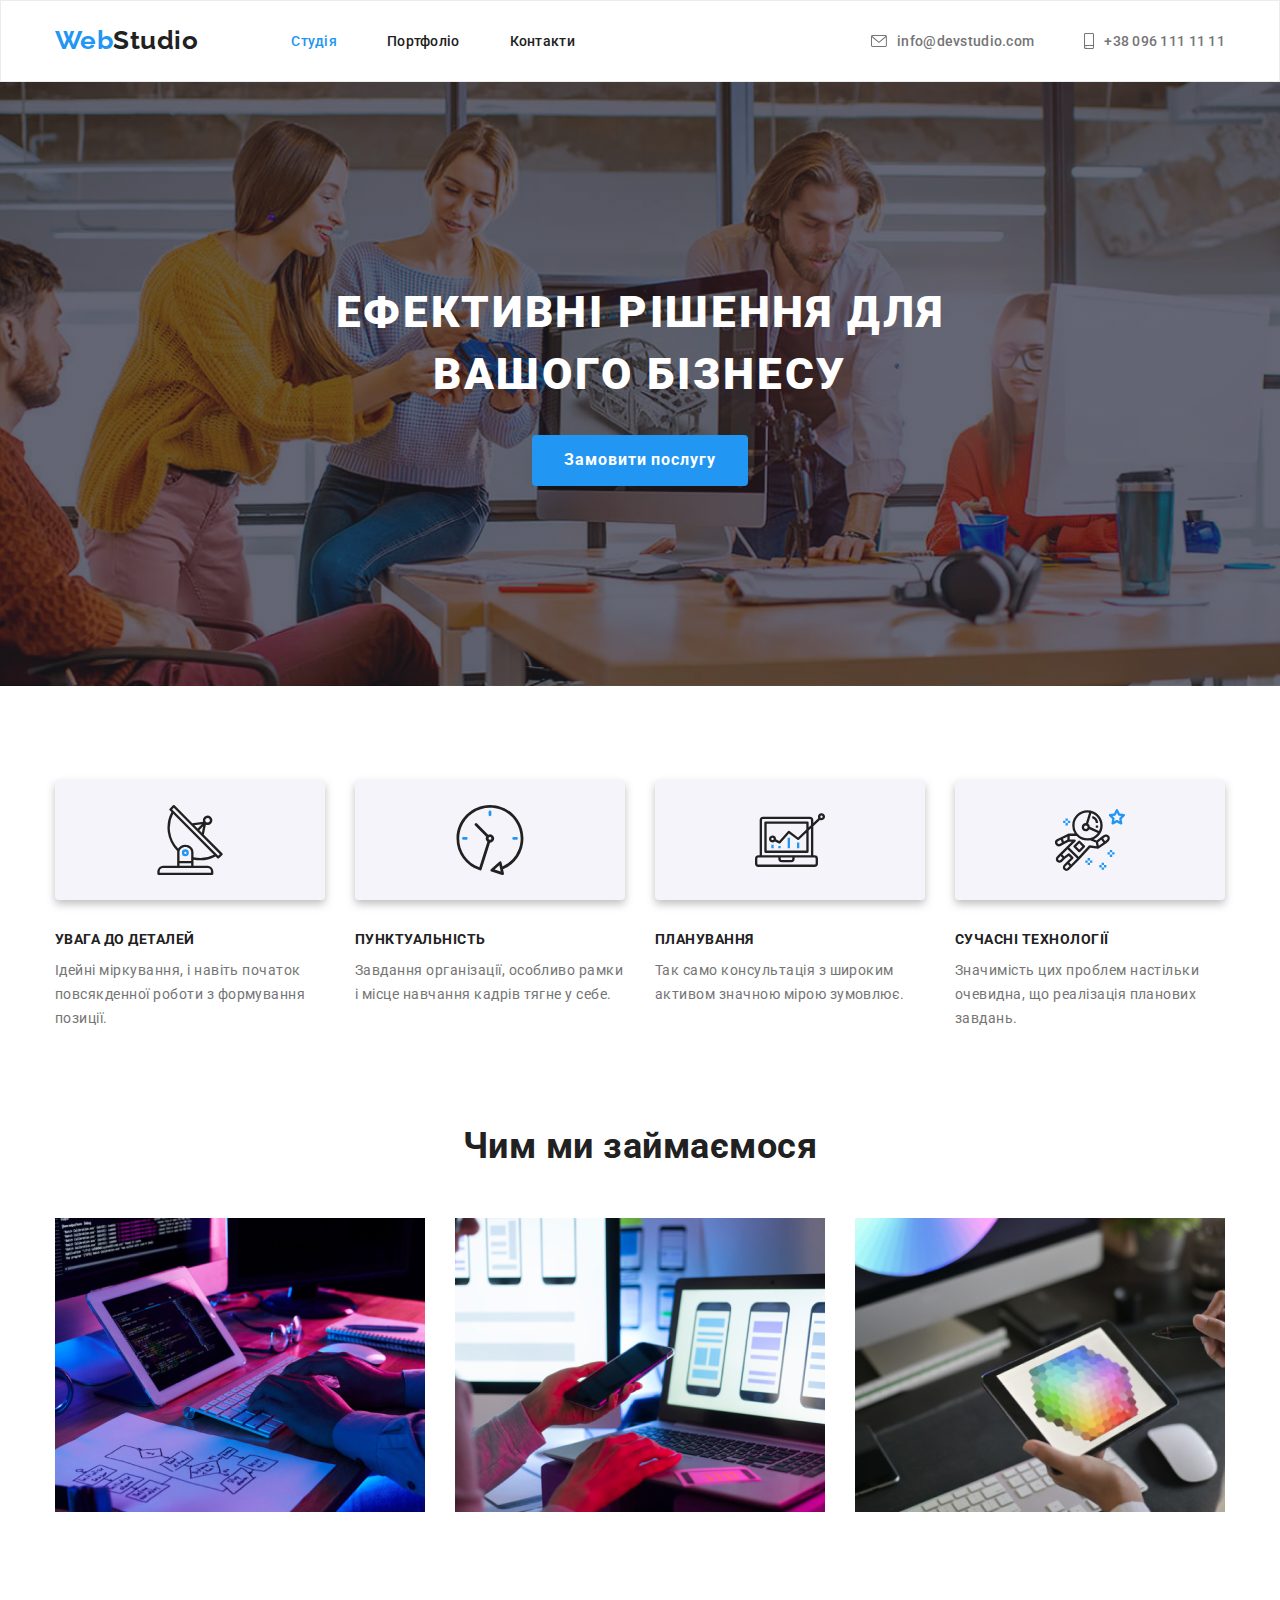
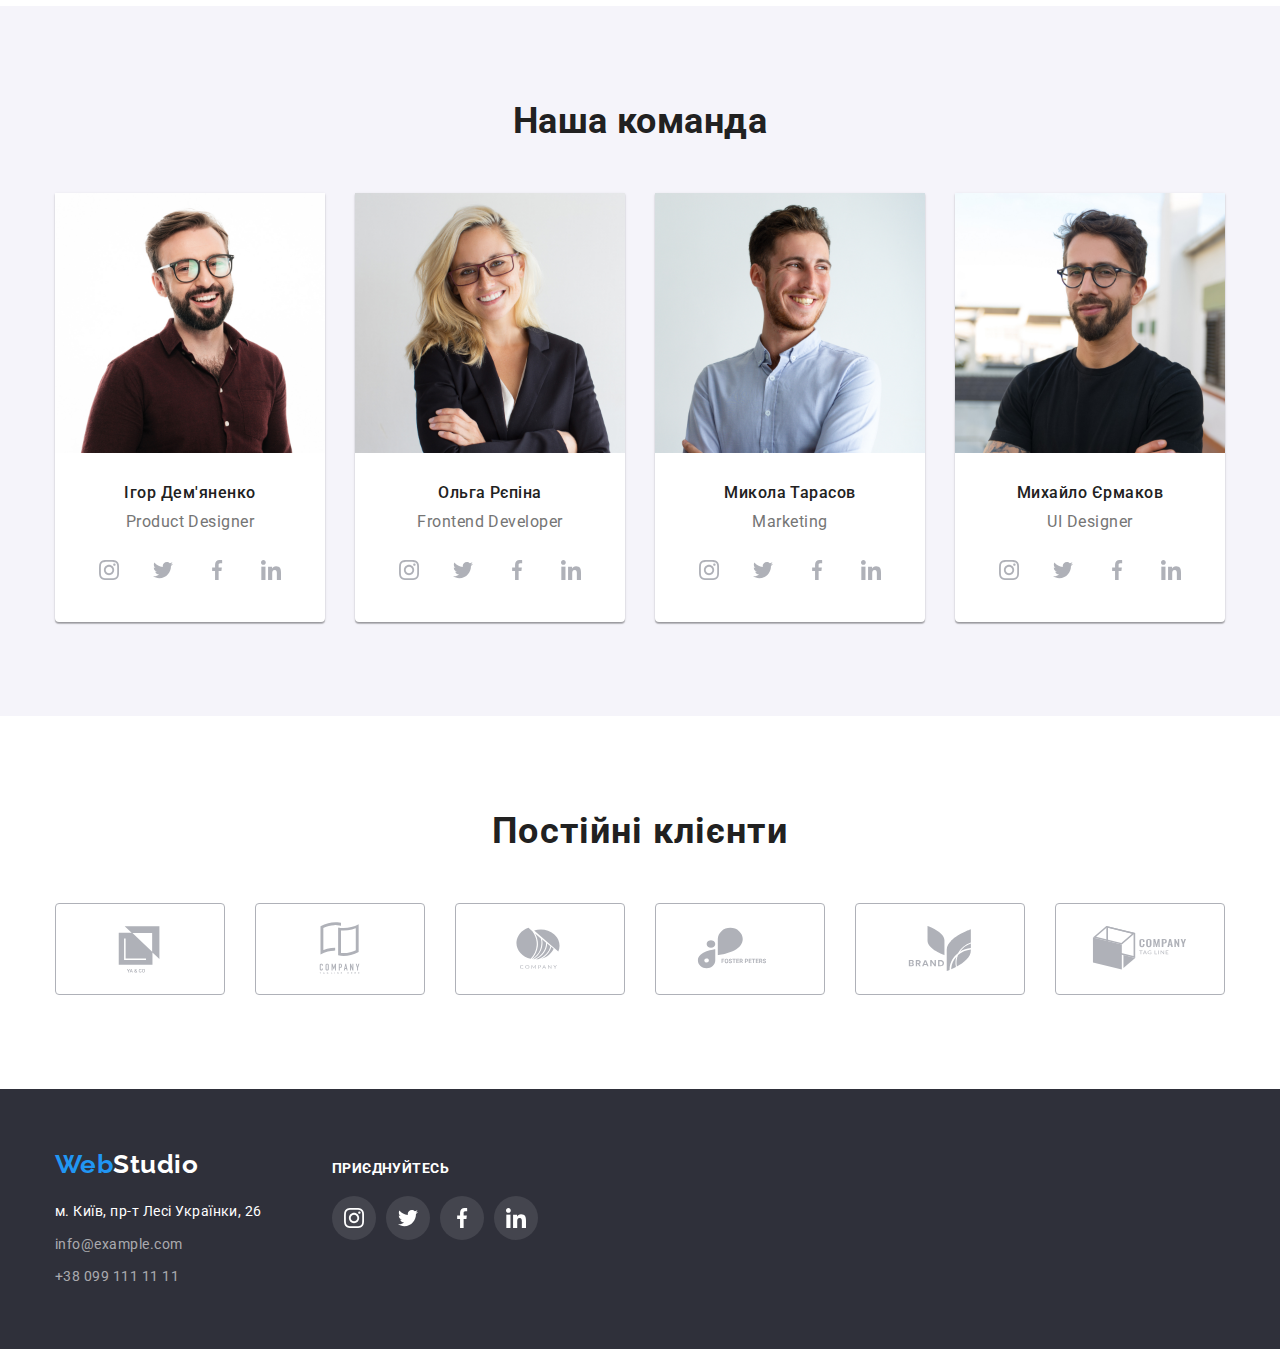
==== commit ea4fa4d9: "Вносить зміни в розмітку іконок та декоративних ефектів" ====
--- a/index.html
+++ b/index.html
@@ -37,18 +37,20 @@
 
           <ul class="auth-nav list">
             <li class="header-item">
-              <svg class="header-mail-icon" width="16" height="12">
-                <use href="/images/symbol-defs.svg#icon-envelope"></use>
-              </svg>
-              <a href="mailto:info@devstudio.com" class="header-mail-link link"
-                >info@devstudio.com</a
+              <a href="mailto:info@devstudio.com" class="header-mail-link link">
+                <svg class="header-mail-icon" width="16" height="12">
+                  <use href="./images/symbol-defs.svg#icon-envelope"></use>
+                </svg>
+                info@devstudio.com</a
               >
             </li>
             <li class="header-item">
-              <svg class="header-tel-icon" width="10" height="16">
-                <use href="/images/symbol-defs.svg#icon-smartphone"></use>
-              </svg>
-              <a href="tel:+380961111111" class="header-tel-link link">+38 096 111 11 11</a>
+              <a href="tel:+380961111111" class="header-mail-link link">
+                <svg class="header-mail-icon" width="10" height="16">
+                  <use href="./images/symbol-defs.svg#icon-smartphone"></use>
+                </svg>
+                +38 096 111 11 11
+              </a>
             </li>
           </ul>
         </div>
@@ -392,6 +394,7 @@
           </ul>
         </div>
       </section>
+      <!-- Customers section -->
       <section class="customers section">
         <div class="container">
           <h2 class="customers-title">Постійні клієнти</h2>
@@ -399,42 +402,42 @@
             <li class="customers-item">
               <a class="customers-link" href="" target="_blank" rel="noreferrer noopener">
                 <svg class="customers-icon" width="106" height="60">
-                  <use href="/images/symbol-defs.svg#icon-logo-1"></use>
+                  <use href="./images/symbol-defs.svg#icon-logo-1"></use>
                 </svg>
               </a>
             </li>
             <li class="customers-item">
               <a class="customers-link" href="" target="_blank" rel="noreferrer noopener">
                 <svg class="customers-icon" width="106" height="60">
-                  <use href="/images/symbol-defs.svg#icon-Logo-2"></use>
+                  <use href="./images/symbol-defs.svg#icon-Logo-2"></use>
                 </svg>
               </a>
             </li>
             <li class="customers-item">
               <a class="customers-link" href="" target="_blank" rel="noreferrer noopener">
                 <svg class="customers-icon" width="106" height="60">
-                  <use href="/images/symbol-defs.svg#icon-Logo-3"></use>
+                  <use href="./images/symbol-defs.svg#icon-Logo-3"></use>
                 </svg>
               </a>
             </li>
             <li class="customers-item">
               <a class="customers-link" href="" target="_blank" rel="noreferrer noopener">
                 <svg class="customers-icon" width="106" height="60">
-                  <use href="/images/symbol-defs.svg#icon-Logo-4"></use>
+                  <use href="./images/symbol-defs.svg#icon-Logo-4"></use>
                 </svg>
               </a>
             </li>
             <li class="customers-item">
               <a class="customers-link" href="" target="_blank" rel="noreferrer noopener">
                 <svg class="customers-icon" width="106" height="60">
-                  <use href="/images/symbol-defs.svg#icon-Logo-5"></use>
+                  <use href="./images/symbol-defs.svg#icon-Logo-5"></use>
                 </svg>
               </a>
             </li>
             <li class="customers-item">
               <a class="customers-link" href="" target="_blank" rel="noreferrer noopener">
                 <svg class="customers-icon" width="106" height="60">
-                  <use href="/images/symbol-defs.svg#icon-Logo-6"></use>
+                  <use href="./images/symbol-defs.svg#icon-Logo-6"></use>
                 </svg>
               </a>
             </li>
--- a/css/styles.css
+++ b/css/styles.css
@@ -60,6 +60,7 @@
 .header-contact {
   display: flex;
   align-items: center;
+  width: 100%;
 }
 
 .header-nav {
@@ -129,19 +130,20 @@
   width: 44px;
   height: 44px;
 }
+
 .socials-link:hover,
 .socials-link:focus {
   background-color: var(--brand-color);
   border-radius: 50%;
 }
 
+.social-link:hover .social-icon,
+.social-link:focus .social-icon {
+  fill: #ffffff;
+}
+
 .social-icon {
   fill: #afb1b8;
-}
-
-.social-icon:hover,
-.social-icon:focus {
-  fill: #ffffff;
 }
 
 .footer-logotype {
@@ -210,7 +212,7 @@
 .auth-nav {
   display: flex;
   align-items: center;
-  margin-left: 300px;
+  margin-left: auto;
 }
 
 .auth-nav .link {
@@ -222,11 +224,12 @@
   text-decoration: none;
 }
 
-.auth-nav .link:hover,
-.auth-nav .link:focus {
-  color: var(--brand-color);
-}
 .header-item {
+  display: flex;
+  align-items: center;
+}
+
+.header-mail-link {
   display: flex;
   align-items: center;
 }
@@ -240,26 +243,20 @@
 .header-mail-icon:focus {
   fill: var(--brand-color);
 }
-.header-tel-icon:hover,
-.header-tel-icon:focus {
+
+.header-mail-link:hover,
+.header-mail-link:focus {
+  color: var(--brand-color);
+}
+
+.header-mail-link:hover .header-mail-icon,
+.header-mail-link:focus .header-mail-icon {
   fill: var(--brand-color);
 }
-
-.header-tel-icon {
-  margin-right: 10px;
-}
-
-/* .header-mail-link {
-  display: flex;
-} */
-
-/* .hero-studio {
-  background-color: var(--secondary-bgr-color);
-} */
 
 .hero-studio {
   background-image: linear-gradient(to right, rgba(47, 48, 58, 0.4), rgba(47, 48, 58, 0.4)),
-    url('/images/Img-hero-studio.png');
+    url('../images/Img-hero-studio.png');
   background-color: #c4c4c4;
   background-repeat: no-repeat;
   background-position: center;
@@ -392,10 +389,12 @@
 } */
 
 .features-icon {
+  display: flex;
+  align-items: center;
+  justify-content: center;
   width: 270px;
   height: 120px;
   border-radius: 4px;
-  padding: 25px 100px;
   margin-bottom: 30px;
   background-color: #f5f4fa;
   filter: drop-shadow(0px 4px 4px rgba(0, 0, 0, 0.25));
@@ -490,13 +489,18 @@
   gap: 30px;
 }
 
+.project-link {
+  display: block;
+  text-decoration: none;
+}
+
 .project-items {
   display: block;
   flex-basis: calc((100% - 2 * 30px) / 3);
 }
 
-.project-items:hover,
-.project-items:focus {
+.project-link:hover,
+.project-link:focus {
   box-shadow: 0px 1px 1px rgba(0, 0, 0, 0.12), 0px 4px 4px rgba(0, 0, 0, 0.06),
     1px 4px 6px rgba(0, 0, 0, 0.16);
 }
@@ -563,8 +567,8 @@
   border-radius: 4px;
 }
 
-.customers-icon:hover,
-.customers-icon:focus {
+.customers-link:hover .customers-icon,
+.customers-link:focus .customers-icon {
   fill: #2196f3;
 }
 
